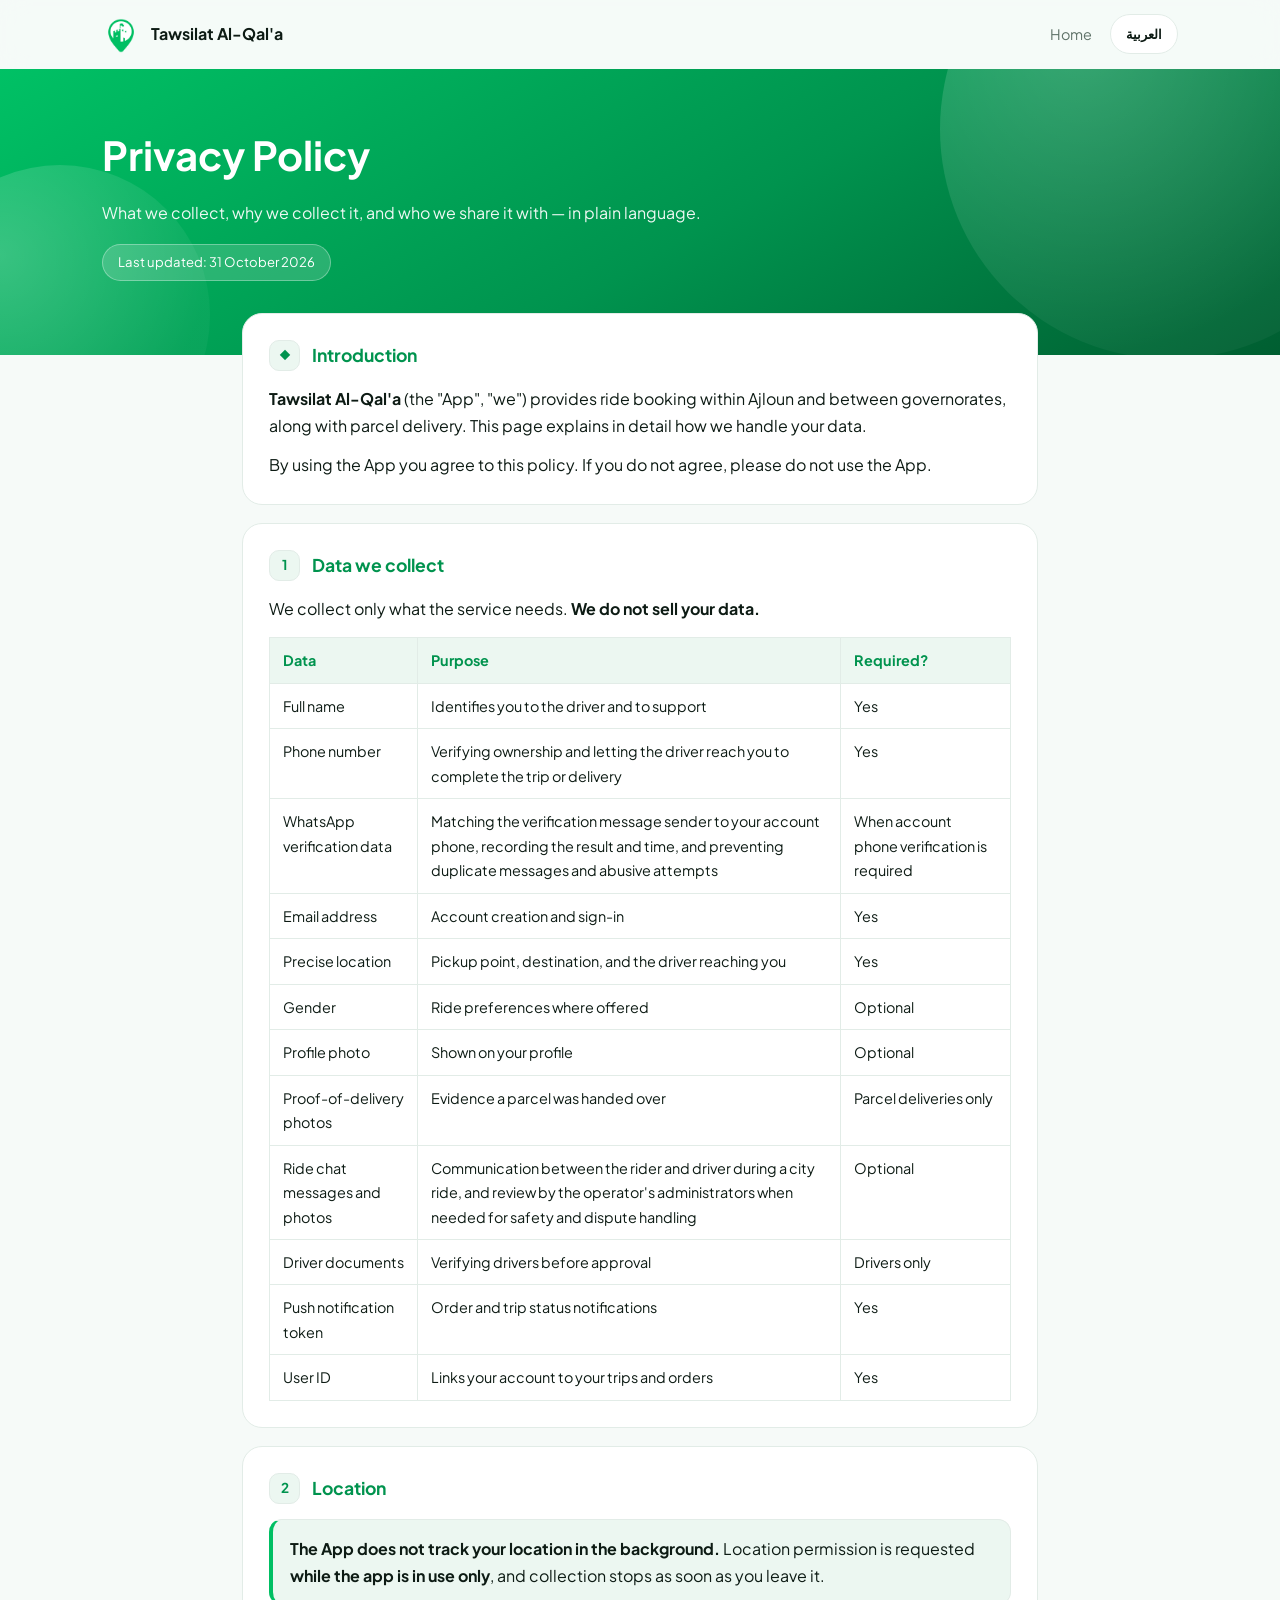
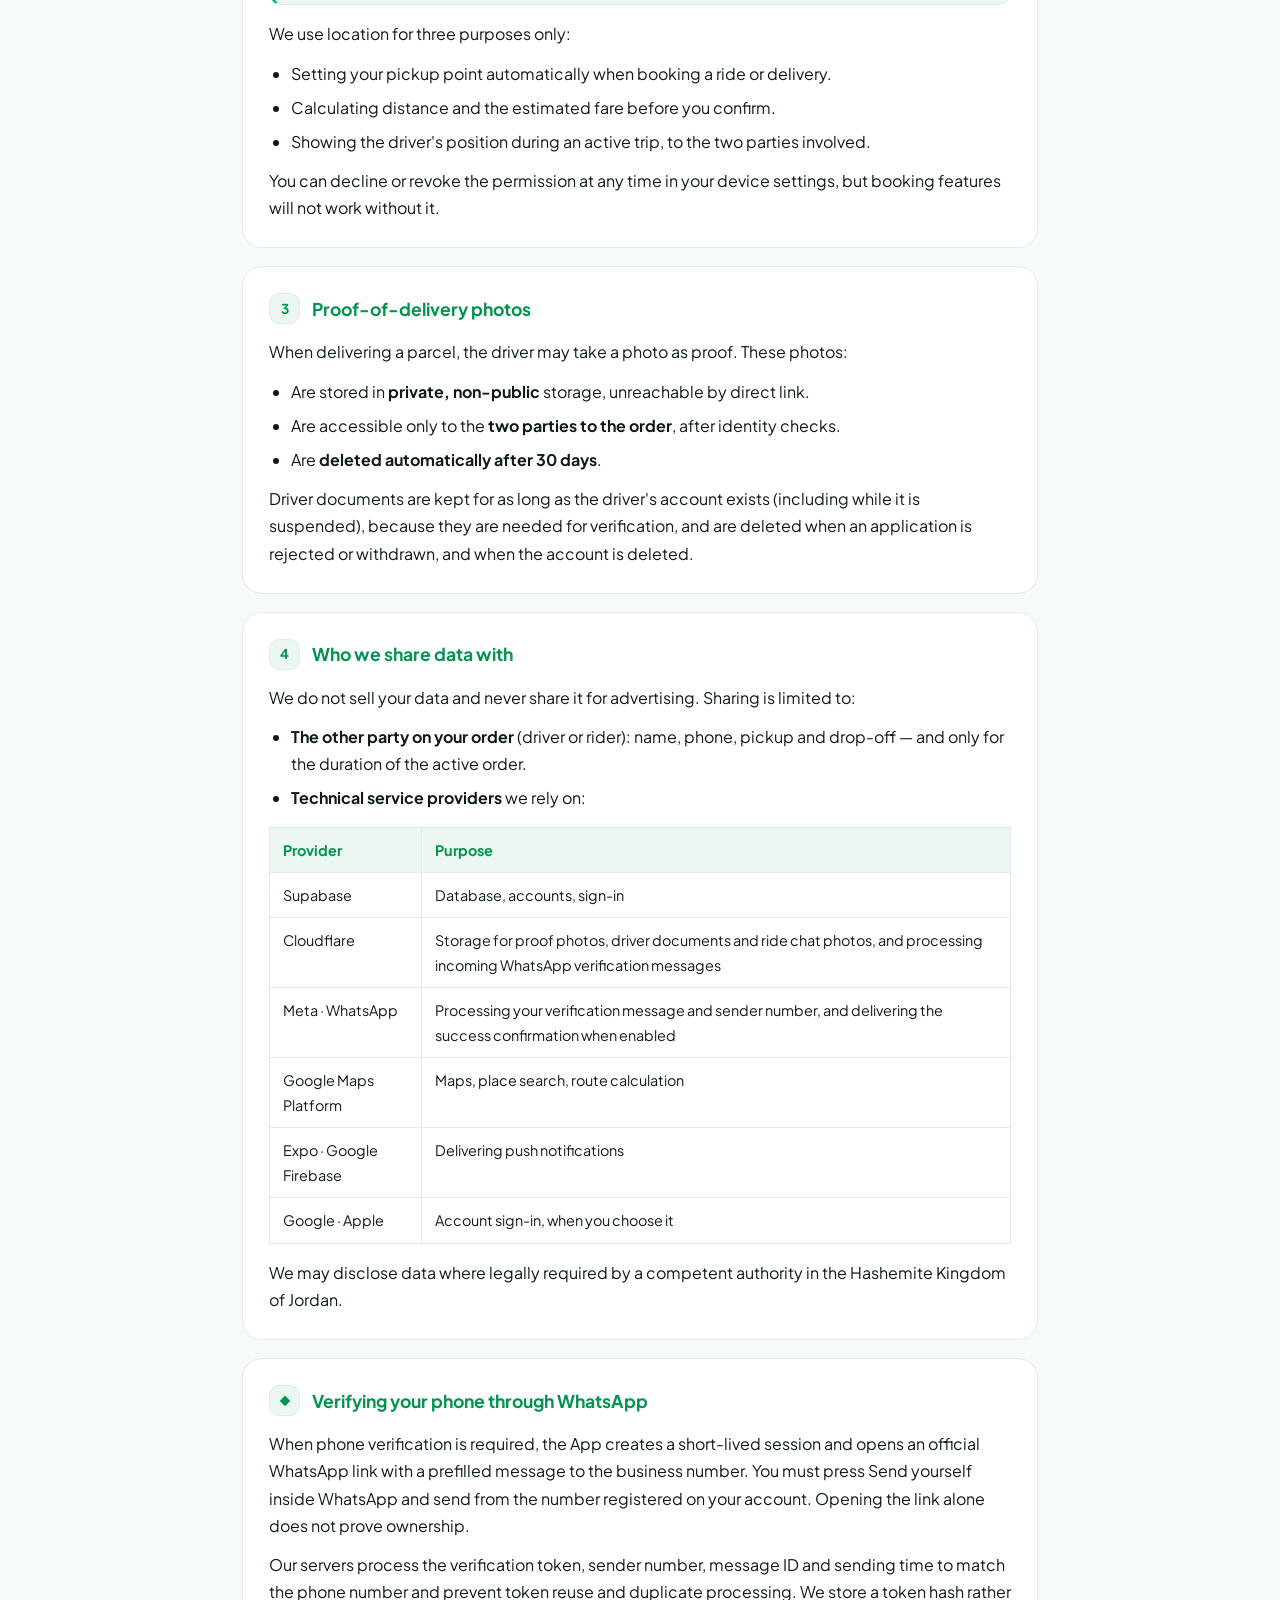
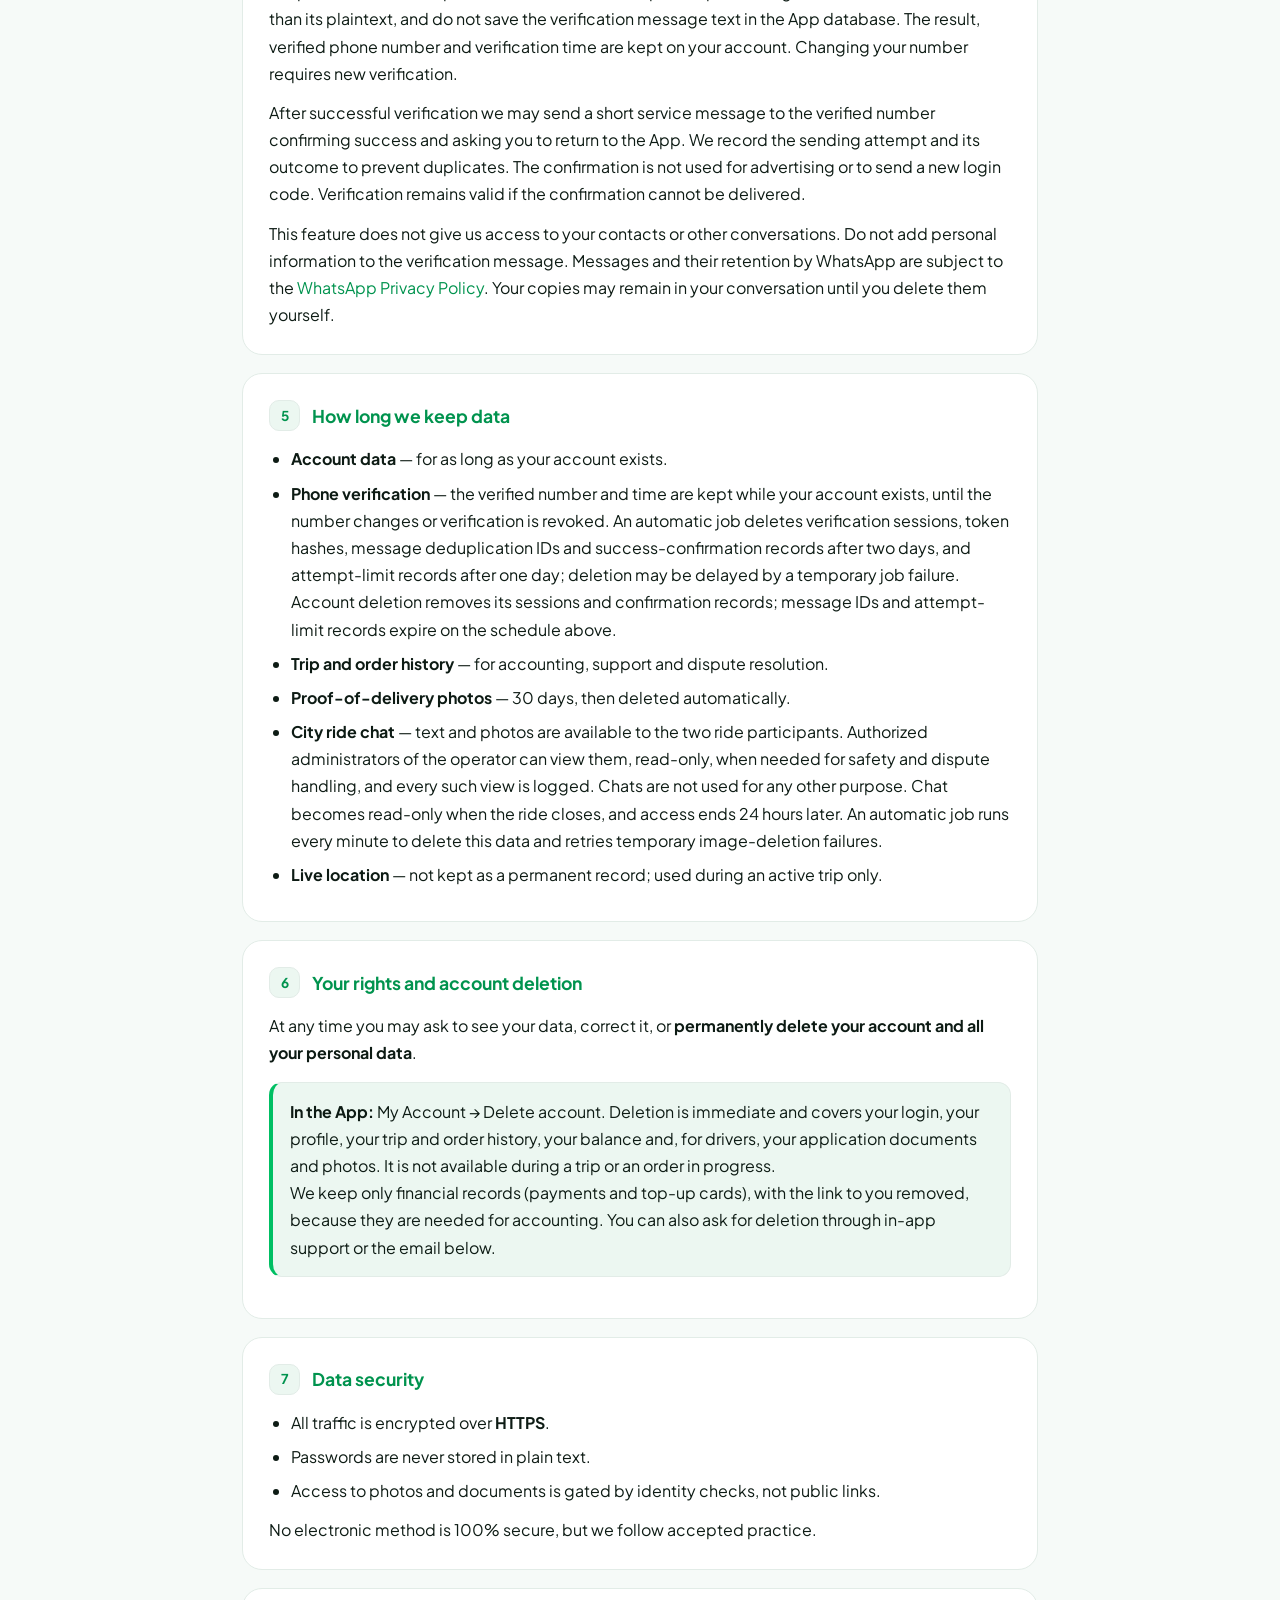
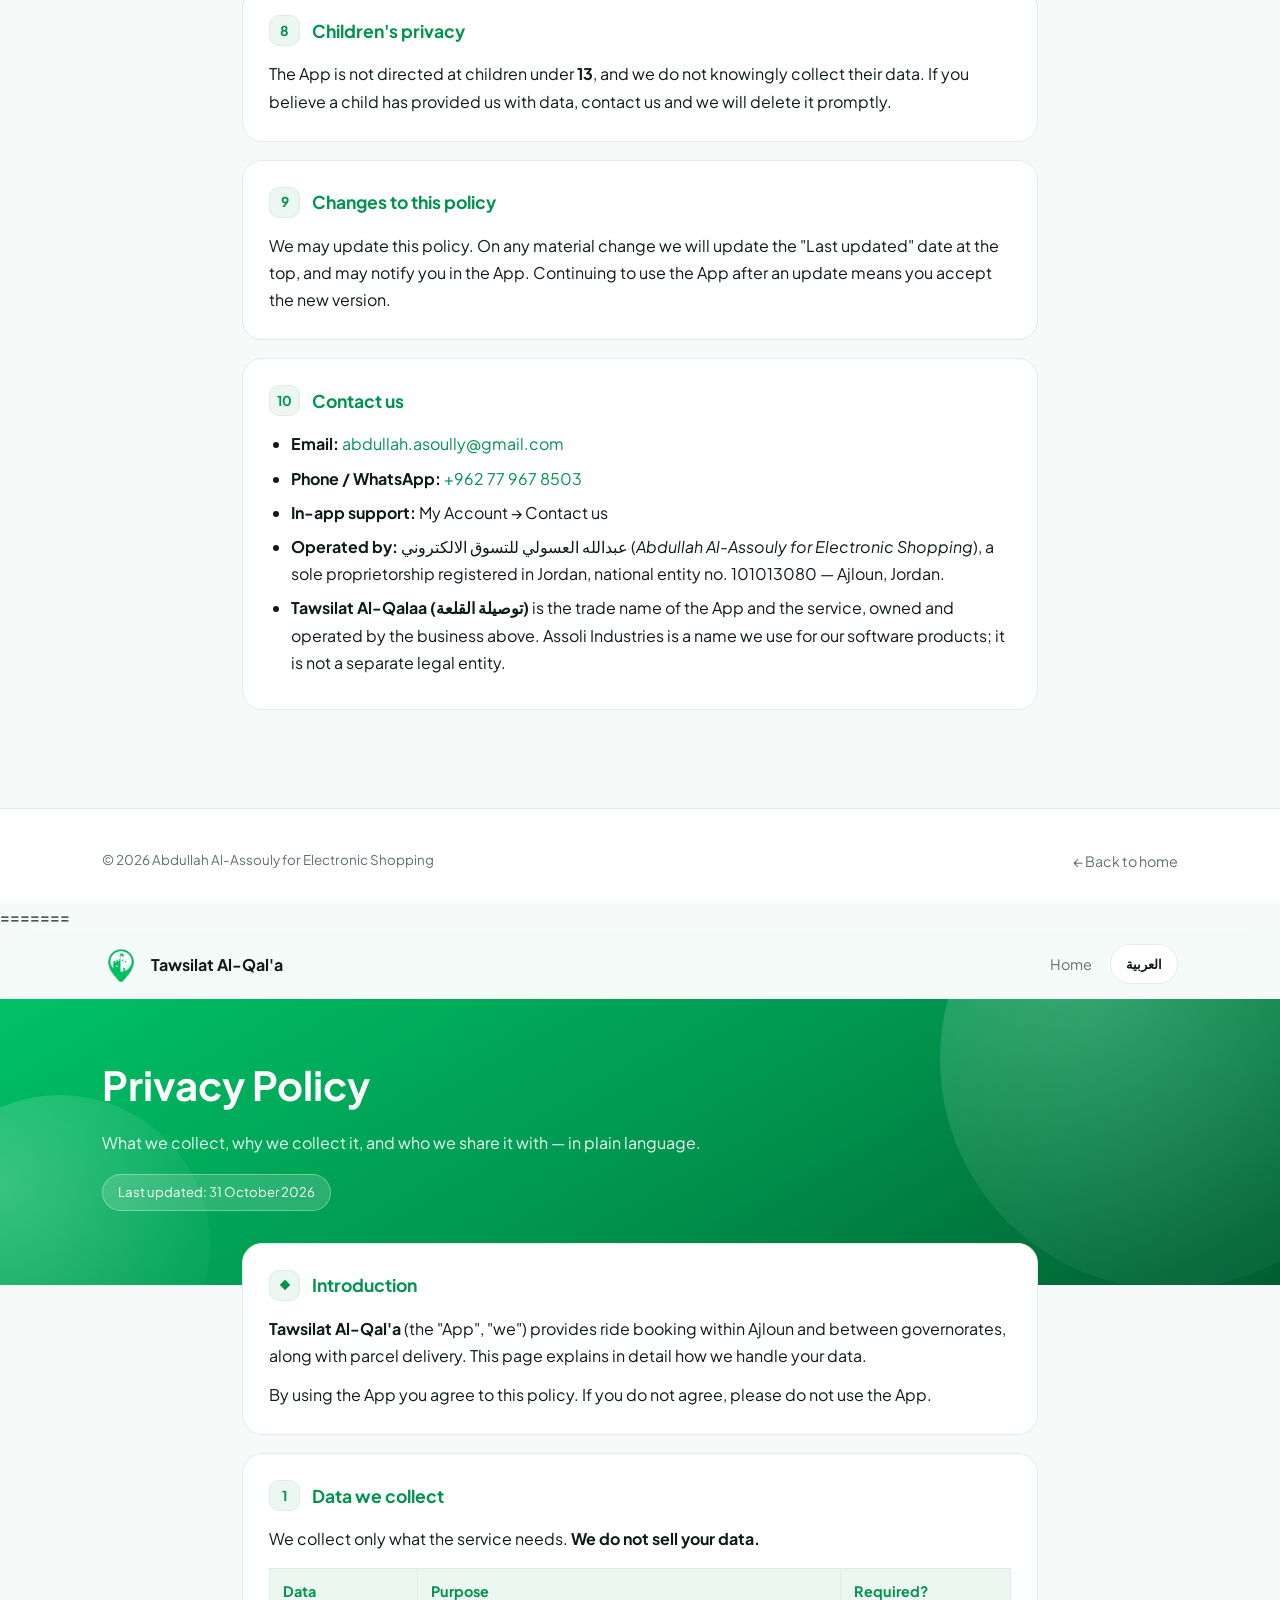
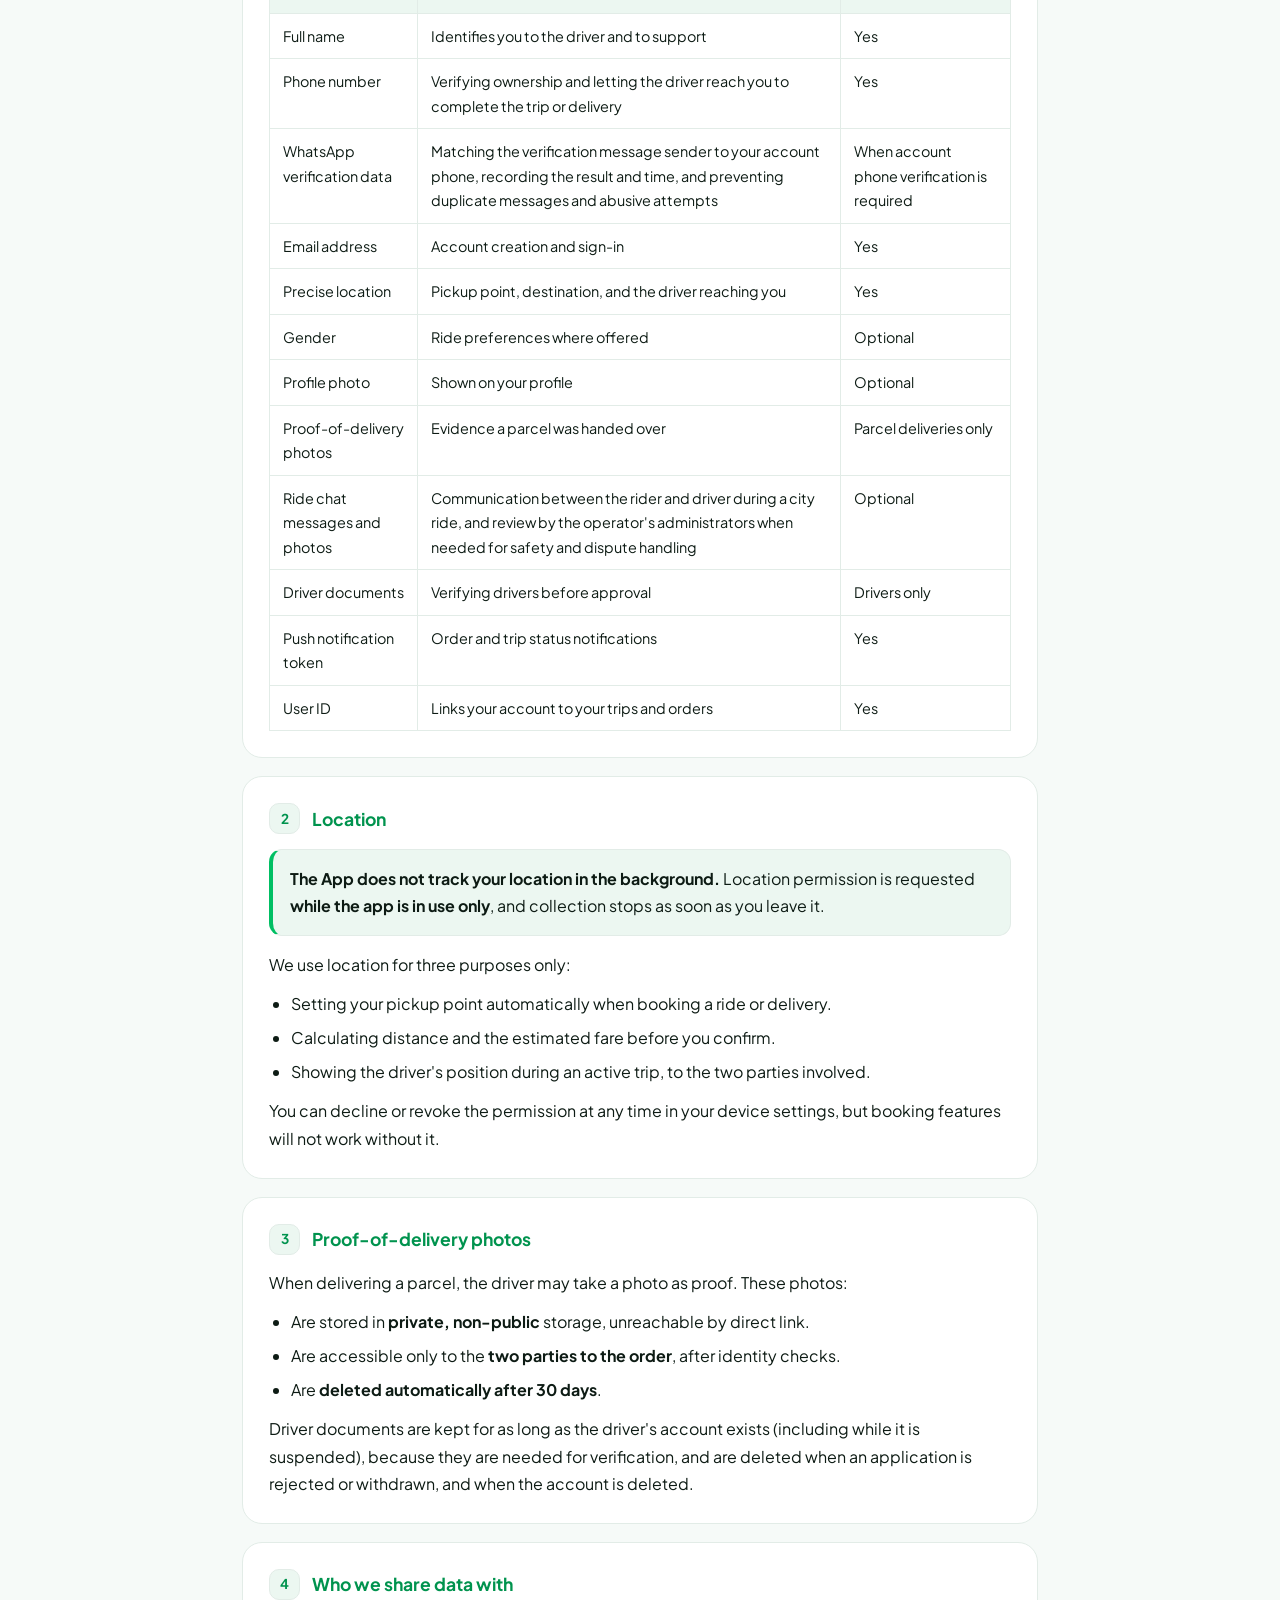
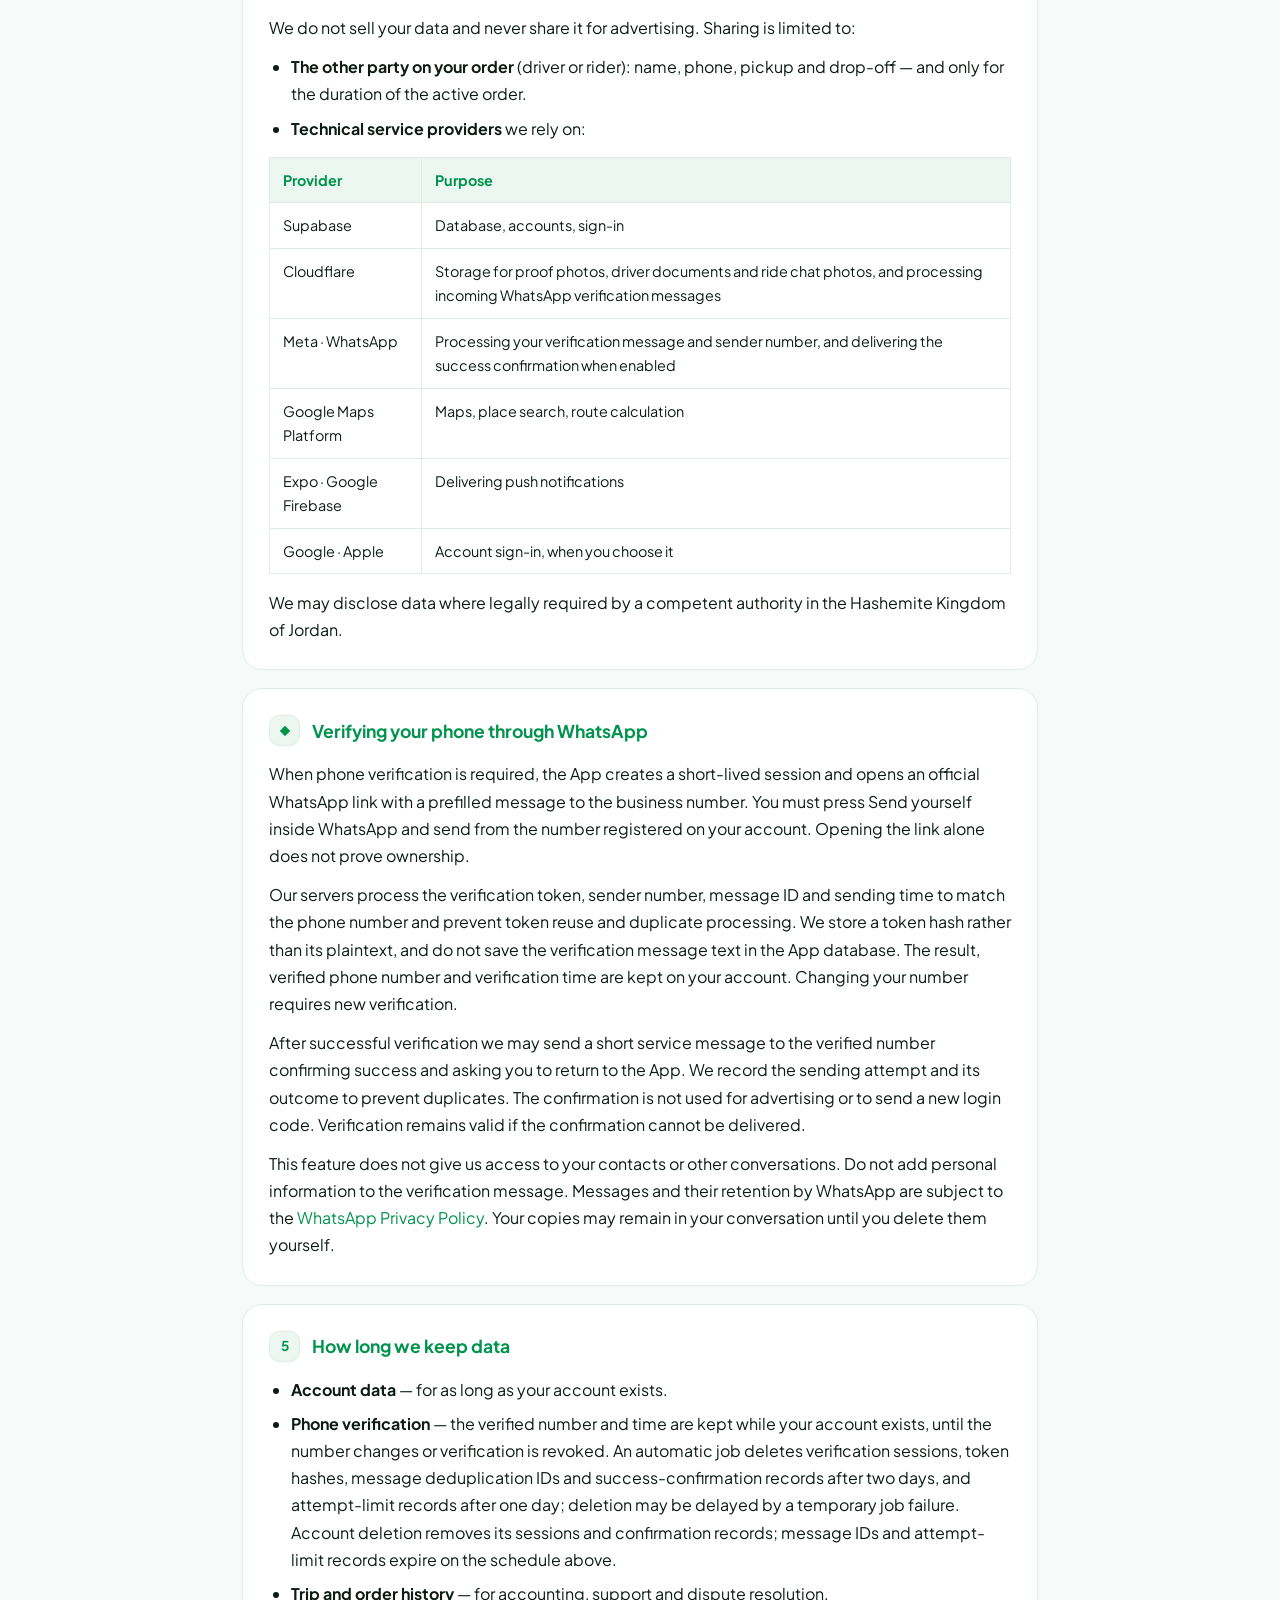
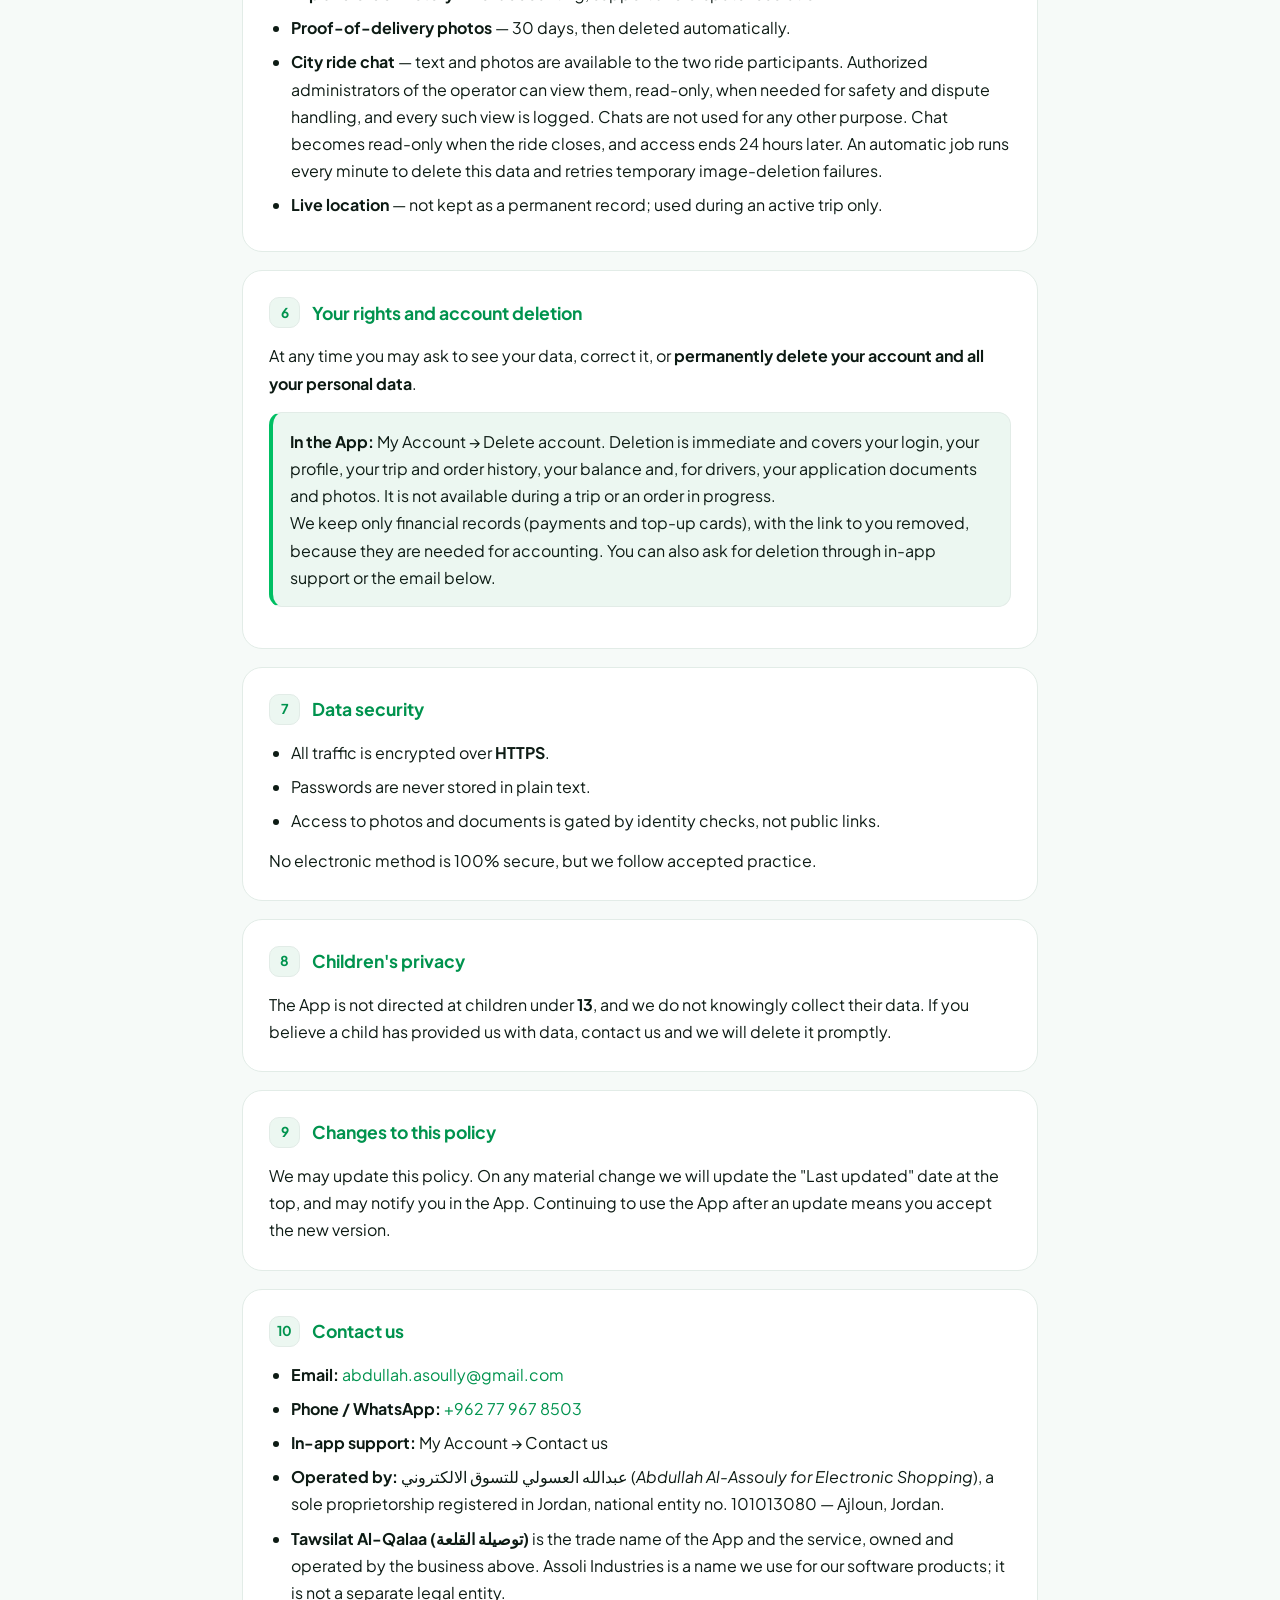
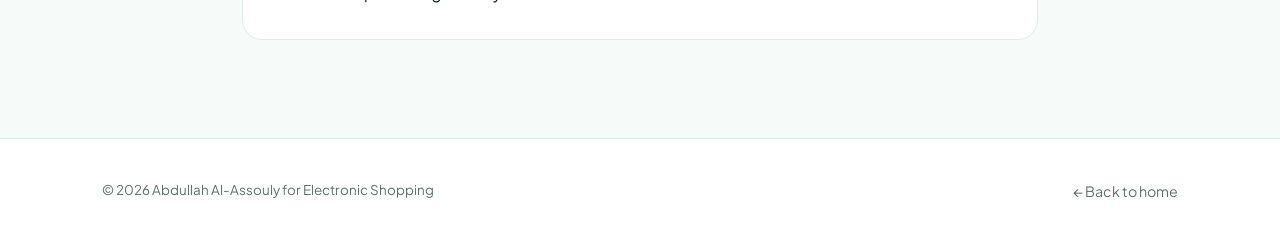
==== privacy.html @ f25d5fbe "Publish public application links and privacy page" ====
<!DOCTYPE html>
<html lang="ar" dir="rtl">
<head>
<meta charset="utf-8">
<meta name="viewport" content="width=device-width, initial-scale=1">
<title>سياسة الخصوصية — توصيلة القلعة</title>
<meta name="description" content="سياسة الخصوصية لتطبيق توصيلة القلعة — ما نجمعه، لماذا، ومع من نشاركه. Privacy Policy for the Tawsilat Al-Qal'a app.">
<meta name="theme-color" content="#00934E">
<link rel="icon" href="logo.png">
<link rel="preconnect" href="https://fonts.googleapis.com">
<link rel="preconnect" href="https://fonts.gstatic.com" crossorigin>
<link href="https://fonts.googleapis.com/css2?family=Noto+Kufi+Arabic:wght@400;500;700&family=Plus+Jakarta+Sans:wght@400;500;700&display=swap" rel="stylesheet">
<link rel="stylesheet" href="style.css">
</head>
<body data-page="privacy">

<header class="site-header">
  <div class="wrap">
    <a class="logo" href="./">
      <img src="logo.png" alt="">
      <span data-ar>توصيلة القلعة</span>
      <span data-en>Tawsilat Al-Qal'a</span>
    </a>
    <nav class="nav">
      <a class="nav-link" href="./"><span data-ar>الرئيسية</span><span data-en>Home</span></a>
      <button class="lang-btn" data-lang-toggle type="button">
        <span data-ar>English</span><span data-en>العربية</span>
      </button>
    </nav>
  </div>
</header>

<div class="page-hero">
  <div class="orb orb-1"></div>
  <div class="orb orb-2"></div>
  <div class="wrap" style="position:relative;z-index:1">
    <div data-ar>
      <h1>سياسة الخصوصية</h1>
      <p>ما الذي نجمعه، لماذا نجمعه، ومع من نشاركه — بلغة واضحة.</p>
      <span class="stamp">آخر تحديث: ٣١ تشرين الأول / أكتوبر ٢٠٢٦</span>
    </div>
    <div data-en>
      <h1>Privacy Policy</h1>
      <p>What we collect, why we collect it, and who we share it with — in plain language.</p>
      <span class="stamp">Last updated: 31 October 2026</span>
    </div>
  </div>
</div>

<main class="policy">

<!-- ════════════════════════════ ARABIC ════════════════════════════ -->
<div data-ar>

  <section class="reveal">
    <h2><span class="num">◆</span> مقدمة</h2>
    <p>
      تطبيق <strong>توصيلة القلعة</strong> (ويُشار إليه بـ «التطبيق» أو «نحن») يوفّر حجز
      المشاوير داخل عجلون وبين المحافظات، بالإضافة إلى توصيل الطرود. هذه الصفحة تشرح
      بالتفصيل كيف نتعامل مع بياناتك.
    </p>
    <p>باستخدامك للتطبيق فإنك توافق على ما ورد هنا. إذا كنت لا توافق، يُرجى عدم استخدام التطبيق.</p>
  </section>

  <section class="reveal">
    <h2><span class="num">١</span> البيانات التي نجمعها</h2>
    <p>نجمع فقط ما يلزم لتشغيل الخدمة. <strong>لا نبيع بياناتك لأي جهة.</strong></p>
    <div class="tablewrap">
      <table>
        <thead><tr><th>البيان</th><th>الغرض</th><th>إلزامي؟</th></tr></thead>
        <tbody>
          <tr><td>الاسم الكامل</td><td>تعريفك للسائق وللدعم</td><td>نعم</td></tr>
          <tr><td>رقم الهاتف</td><td>التحقق من ملكيتك للرقم، وتواصل السائق معك لإتمام الرحلة أو التسليم</td><td>نعم</td></tr>
          <tr><td>بيانات التحقق عبر واتساب</td><td>مطابقة رقم مرسل رسالة التحقق مع رقم حسابك، وحفظ نتيجة التحقق ووقته، ومنع تكرار الرسائل والمحاولات المسيئة</td><td>عندما يُطلب توثيق رقم الحساب</td></tr>
          <tr><td>البريد الإلكتروني</td><td>إنشاء الحساب وتسجيل الدخول</td><td>نعم</td></tr>
          <tr><td>الموقع الجغرافي الدقيق</td><td>تحديد نقطة الانطلاق والوجهة ووصول السائق إليك</td><td>نعم</td></tr>
          <tr><td>الجنس</td><td>تفضيلات الرحلة عند توفّرها</td><td>اختياري</td></tr>
          <tr><td>الصورة الشخصية</td><td>عرضها في ملفك الشخصي</td><td>اختياري</td></tr>
          <tr><td>صور إثبات التسليم</td><td>إثبات تسليم الطرد بين الطرفين</td><td>عند طلب توصيل طرد</td></tr>
          <tr><td>رسائل وصور محادثة الرحلة</td><td>التواصل بين العميل والسائق أثناء الرحلة الداخلية، ومراجعة الإدارة لها عند الحاجة للسلامة وحل النزاعات</td><td>اختياري</td></tr>
          <tr><td>وثائق السائق</td><td>التحقق من السائقين قبل اعتمادهم</td><td>للسائقين فقط</td></tr>
          <tr><td>رمز الإشعارات</td><td>إرسال إشعارات حالة الطلب والرحلة</td><td>نعم</td></tr>
          <tr><td>معرّف المستخدم</td><td>ربط حسابك برحلاتك وطلباتك</td><td>نعم</td></tr>
        </tbody>
      </table>
    </div>
  </section>

  <section class="reveal">
    <h2><span class="num">٢</span> الموقع الجغرافي</h2>
    <div class="note">
      <p><strong>التطبيق لا يتتبّع موقعك في الخلفية.</strong> يُطلب إذن الموقع
      <strong>أثناء استخدام التطبيق فقط</strong>، ويتوقف جمع الموقع فور خروجك منه.</p>
    </div>
    <p>نستخدم الموقع لثلاثة أغراض فقط:</p>
    <ul>
      <li>تحديد نقطة انطلاقك تلقائياً عند حجز رحلة أو طلب توصيل.</li>
      <li>حساب المسافة والسعر التقديري قبل تأكيد الطلب.</li>
      <li>إظهار موقع السائق على الخريطة أثناء الرحلة النشطة فقط، وللطرفين المعنيين بها.</li>
    </ul>
    <p>يمكنك رفض الإذن أو سحبه في أي وقت من إعدادات النظام، لكن ميزات الحجز لن تعمل بدونه.</p>
  </section>

  <section class="reveal">
    <h2><span class="num">٣</span> صور إثبات التسليم</h2>
    <p>عند توصيل طرد، قد يلتقط السائق صورة كإثبات تسليم. هذه الصور:</p>
    <ul>
      <li>تُخزَّن في مساحة <strong>خاصة وغير عامة</strong>، وليست متاحة عبر أي رابط مباشر.</li>
      <li>لا يصل إليها إلا <strong>طرفا الطلب</strong> (المرسِل والسائق) بعد التحقق من هويتهما.</li>
      <li>تُحذف تلقائياً بعد <strong>٣٠ يوماً</strong> من رفعها.</li>
    </ul>
    <p>وثائق السائقين تُحفظ طوال فترة وجود حساب السائق (بما في ذلك إن أُوقف الحساب مؤقتاً) لأنها مطلوبة للتحقق، وتُحذف عند رفض طلب الانضمام أو سحبه، وعند حذف الحساب.</p>
  </section>

  <section class="reveal">
    <h2><span class="num">٤</span> مع من نشارك البيانات</h2>
    <p>لا نبيع بياناتك ولا نشاركها لأغراض إعلانية. المشاركة محصورة بـ:</p>
    <ul>
      <li><strong>الطرف الآخر في طلبك</strong> (سائق أو راكب): الاسم، رقم الهاتف، ونقطتا الانطلاق والوصول — وطوال مدة الطلب النشط فقط.</li>
      <li><strong>مزوّدو الخدمات التقنية</strong> الذين نعتمد عليهم:</li>
    </ul>
    <div class="tablewrap">
      <table>
        <thead><tr><th>المزوّد</th><th>الغرض</th></tr></thead>
        <tbody>
          <tr><td>Supabase</td><td>قاعدة البيانات، الحسابات، تسجيل الدخول</td></tr>
          <tr><td>Cloudflare</td><td>تخزين صور إثبات التسليم ووثائق السائقين وصور محادثات الرحلات، ومعالجة رسائل التحقق الواردة من واتساب</td></tr>
          <tr><td>Meta · WhatsApp</td><td>معالجة رسالة التحقق التي ترسلها إلى رقم النشاط التجاري ورقم مرسلها، وإرسال تأكيد نجاح التحقق عند تفعيله</td></tr>
          <tr><td>Google Maps Platform</td><td>الخرائط، البحث عن المواقع، حساب المسارات</td></tr>
          <tr><td>Expo · Google Firebase</td><td>إرسال الإشعارات الفورية</td></tr>
          <tr><td>Google · Apple</td><td>تسجيل الدخول بالحساب، عند اختيارك ذلك</td></tr>
        </tbody>
      </table>
    </div>
    <p>قد نُفصح عن البيانات إذا طُلب منّا ذلك قانونياً من جهة مختصة في المملكة الأردنية الهاشمية.</p>
  </section>

  <section class="reveal" id="whatsapp-verification-ar">
    <h2><span class="num">◆</span> التحقق من رقمك عبر واتساب</h2>
    <p>عندما يُطلب منك توثيق رقمك، ينشئ التطبيق جلسة تحقق قصيرة الصلاحية ويفتح رابط واتساب الرسمي برسالة جاهزة إلى رقم النشاط التجاري. يجب أن تضغط «إرسال» بنفسك داخل واتساب، وأن ترسل الرسالة من الرقم المسجّل في حسابك. فتح الرابط وحده لا يثبت ملكية الرقم.</p>
    <p>تعالج خوادمنا رمز التحقق ورقم المرسل ومعرّف الرسالة ووقت إرسالها لمطابقة الرقم، ومنع إعادة استخدام الرمز أو معالجة الرسالة نفسها مرتين. نخزّن بصمة الرمز بدلاً من نصه، ولا نحفظ نص رسالة التحقق في قاعدة بيانات التطبيق. تُحفظ نتيجة التحقق ورقم الهاتف الموثّق ووقت التحقق ضمن حسابك. إذا غيّرت رقمك، يلزم توثيق الرقم الجديد.</p>
    <p>بعد نجاح التحقق، قد نرسل إلى الرقم الموثّق رسالة خدمة قصيرة تؤكد النجاح وتطلب منك العودة إلى التطبيق. نسجّل محاولة إرسال هذا التأكيد ونتيجتها لمنع تكراره، ولا نستخدمه للإعلانات أو لإرسال رمز دخول جديد. يبقى التحقق صالحاً حتى إن تعذّر وصول رسالة التأكيد.</p>
    <p>هذه الميزة لا تمنحنا الوصول إلى جهات اتصالك أو محادثاتك الأخرى. لا ترسل معلومات شخصية إضافية في رسالة التحقق. تخضع الرسائل وسياسة الاحتفاظ بها لدى واتساب إلى <a href="https://www.whatsapp.com/legal/privacy-policy" target="_blank" rel="noopener noreferrer">سياسة خصوصية واتساب</a>، وقد تبقى نسخها في محادثتك إلى أن تحذفها بنفسك.</p>
  </section>

  <section class="reveal">
    <h2><span class="num">٥</span> مدة الاحتفاظ</h2>
    <ul>
      <li><strong>بيانات الحساب</strong> — طوال فترة وجود حسابك.</li>
      <li><strong>توثيق الهاتف</strong> — الرقم الموثّق ووقت التحقق طوال فترة وجود حسابك أو حتى تغيير الرقم أو إلغاء التوثيق. تحذف مهمة تلقائية جلسات التحقق وبصمات الرموز ومعرّفات رسائل منع التكرار وسجلات تأكيد النجاح بعد يومين، وسجلات ضبط المحاولات بعد يوم واحد؛ وقد يتأخر الحذف عند تعطل المهمة مؤقتاً. حذف الحساب يحذف جلساته وسجلات تأكيدها، بينما تنتهي معرّفات الرسائل وسجلات ضبط المحاولات وفق هذه المدة.</li>
      <li><strong>سجل الرحلات والطلبات</strong> — للمحاسبة والدعم وحل النزاعات.</li>
      <li><strong>صور إثبات التسليم</strong> — ٣٠ يوماً ثم تُحذف تلقائياً.</li>
      <li><strong>محادثة الرحلة الداخلية</strong> — الرسائل والصور متاحة لطرفي الرحلة. يمكن لمشرفي التطبيق المخوّلين الاطلاع عليها للقراءة فقط عند الحاجة لأغراض السلامة وحل النزاعات، ويُسجَّل كل اطلاع. لا تُستخدم المحادثات لأي غرض آخر. تصبح للقراءة فقط عند إغلاق الرحلة، وينتهي الوصول إليها بعد ٢٤ ساعة. تحذفها مهمة تلقائية تعمل كل دقيقة، وتعيد محاولة حذف الصور عند تعذر ذلك مؤقتاً.</li>
      <li><strong>الموقع اللحظي</strong> — لا يُحفظ كسجل دائم، يُستخدم أثناء الرحلة النشطة فقط.</li>
    </ul>
  </section>

  <section class="reveal">
    <h2><span class="num">٦</span> حقوقك وحذف حسابك</h2>
    <p>يحق لك في أي وقت أن تطلب الاطلاع على بياناتك، أو تصحيحها، أو
    <strong>حذف حسابك وكل بياناتك الشخصية نهائياً</strong>.</p>
    <div class="note">
      <p><strong>من داخل التطبيق:</strong> حسابي ← حذف الحساب. يتم الحذف فوراً ويشمل
      حساب الدخول، والملف الشخصي، وسجل الرحلات والطلبات، والرصيد، ووثائق السائق وصوره
      إن كنت سائقاً. لا يمكن الحذف أثناء رحلة أو طلب قيد التنفيذ.</p>
      <p>نُبقي فقط على السجلات المالية (المدفوعات وبطاقات الشحن) بعد إزالة ارتباطها بك،
      لأنها مطلوبة محاسبياً. ويمكنك أيضاً طلب الحذف عبر الدعم داخل التطبيق أو البريد أدناه.</p>
    </div>
  </section>

  <section class="reveal">
    <h2><span class="num">٧</span> أمان البيانات</h2>
    <ul>
      <li>كل الاتصالات مشفّرة عبر <strong>HTTPS</strong>.</li>
      <li>كلمات المرور لا تُحفظ كنص صريح إطلاقاً.</li>
      <li>الوصول للصور والوثائق محمي بالتحقق من الهوية، وليس عبر روابط عامة.</li>
    </ul>
    <p>لا توجد وسيلة إلكترونية آمنة بنسبة ١٠٠٪، لكننا نلتزم بالممارسات المتعارف عليها.</p>
  </section>

  <section class="reveal">
    <h2><span class="num">٨</span> خصوصية الأطفال</h2>
    <p>التطبيق غير موجّه للأطفال دون <strong>١٣ عاماً</strong> ولا نجمع بياناتهم عن قصد.
    إذا علمت أن طفلاً زوّدنا ببياناته، تواصل معنا وسنحذفها فوراً.</p>
  </section>

  <section class="reveal">
    <h2><span class="num">٩</span> تعديلات على هذه السياسة</h2>
    <p>قد نُحدّث هذه السياسة. عند أي تغيير جوهري سنُحدّث تاريخ «آخر تحديث» أعلى الصفحة،
    وقد نُعلمك داخل التطبيق. استمرارك بالاستخدام بعد التحديث يعني موافقتك على النسخة الجديدة.</p>
  </section>

  <section class="reveal">
    <h2><span class="num">١٠</span> تواصل معنا</h2>
    <ul>
      <li><strong>البريد الإلكتروني:</strong> <a href="mailto:abdullah.asoully@gmail.com">abdullah.asoully@gmail.com</a></li>
      <li><strong>الهاتف / واتساب:</strong> <a href="tel:+962779678503" dir="ltr">+962 77 967 8503</a></li>
      <li><strong>الدعم داخل التطبيق:</strong> حسابي ← تواصل معنا</li>
      <li><strong>الجهة المشغّلة:</strong> عبدالله العسولي للتسوق الالكتروني — مؤسسة فردية
      مسجّلة في الأردن، الرقم الوطني للمنشأة <span dir="ltr">101013080</span>، عجلون، الأردن.</li>
      <li><strong>توصيلة القلعة</strong> اسم تجاري للتطبيق والخدمة، تملكه وتشغّله المؤسسة
      أعلاه. و<span dir="ltr">Assoli Industries</span> اسم نستخدمه لمنتجاتنا البرمجية، وليس
      جهة قانونية مستقلة.</li>
    </ul>
  </section>

</div>

<!-- ════════════════════════════ ENGLISH ════════════════════════════ -->
<div data-en>

  <section class="reveal">
    <h2><span class="num">◆</span> Introduction</h2>
    <p><strong>Tawsilat Al-Qal'a</strong> (the "App", "we") provides ride booking within
    Ajloun and between governorates, along with parcel delivery. This page explains in
    detail how we handle your data.</p>
    <p>By using the App you agree to this policy. If you do not agree, please do not use the App.</p>
  </section>

  <section class="reveal">
    <h2><span class="num">1</span> Data we collect</h2>
    <p>We collect only what the service needs. <strong>We do not sell your data.</strong></p>
    <div class="tablewrap">
      <table>
        <thead><tr><th>Data</th><th>Purpose</th><th>Required?</th></tr></thead>
        <tbody>
          <tr><td>Full name</td><td>Identifies you to the driver and to support</td><td>Yes</td></tr>
          <tr><td>Phone number</td><td>Verifying ownership and letting the driver reach you to complete the trip or delivery</td><td>Yes</td></tr>
          <tr><td>WhatsApp verification data</td><td>Matching the verification message sender to your account phone, recording the result and time, and preventing duplicate messages and abusive attempts</td><td>When account phone verification is required</td></tr>
          <tr><td>Email address</td><td>Account creation and sign-in</td><td>Yes</td></tr>
          <tr><td>Precise location</td><td>Pickup point, destination, and the driver reaching you</td><td>Yes</td></tr>
          <tr><td>Gender</td><td>Ride preferences where offered</td><td>Optional</td></tr>
          <tr><td>Profile photo</td><td>Shown on your profile</td><td>Optional</td></tr>
          <tr><td>Proof-of-delivery photos</td><td>Evidence a parcel was handed over</td><td>Parcel deliveries only</td></tr>
          <tr><td>Ride chat messages and photos</td><td>Communication between the rider and driver during a city ride, and review by the operator's administrators when needed for safety and dispute handling</td><td>Optional</td></tr>
          <tr><td>Driver documents</td><td>Verifying drivers before approval</td><td>Drivers only</td></tr>
          <tr><td>Push notification token</td><td>Order and trip status notifications</td><td>Yes</td></tr>
          <tr><td>User ID</td><td>Links your account to your trips and orders</td><td>Yes</td></tr>
        </tbody>
      </table>
    </div>
  </section>

  <section class="reveal">
    <h2><span class="num">2</span> Location</h2>
    <div class="note">
      <p><strong>The App does not track your location in the background.</strong> Location
      permission is requested <strong>while the app is in use only</strong>, and collection
      stops as soon as you leave it.</p>
    </div>
    <p>We use location for three purposes only:</p>
    <ul>
      <li>Setting your pickup point automatically when booking a ride or delivery.</li>
      <li>Calculating distance and the estimated fare before you confirm.</li>
      <li>Showing the driver's position during an active trip, to the two parties involved.</li>
    </ul>
    <p>You can decline or revoke the permission at any time in your device settings, but booking features will not work without it.</p>
  </section>

  <section class="reveal">
    <h2><span class="num">3</span> Proof-of-delivery photos</h2>
    <p>When delivering a parcel, the driver may take a photo as proof. These photos:</p>
    <ul>
      <li>Are stored in <strong>private, non-public</strong> storage, unreachable by direct link.</li>
      <li>Are accessible only to the <strong>two parties to the order</strong>, after identity checks.</li>
      <li>Are <strong>deleted automatically after 30 days</strong>.</li>
    </ul>
    <p>Driver documents are kept for as long as the driver's account exists (including while it is suspended), because they are needed for verification, and are deleted when an application is rejected or withdrawn, and when the account is deleted.</p>
  </section>

  <section class="reveal">
    <h2><span class="num">4</span> Who we share data with</h2>
    <p>We do not sell your data and never share it for advertising. Sharing is limited to:</p>
    <ul>
      <li><strong>The other party on your order</strong> (driver or rider): name, phone, pickup and drop-off — and only for the duration of the active order.</li>
      <li><strong>Technical service providers</strong> we rely on:</li>
    </ul>
    <div class="tablewrap">
      <table>
        <thead><tr><th>Provider</th><th>Purpose</th></tr></thead>
        <tbody>
          <tr><td>Supabase</td><td>Database, accounts, sign-in</td></tr>
          <tr><td>Cloudflare</td><td>Storage for proof photos, driver documents and ride chat photos, and processing incoming WhatsApp verification messages</td></tr>
          <tr><td>Meta · WhatsApp</td><td>Processing your verification message and sender number, and delivering the success confirmation when enabled</td></tr>
          <tr><td>Google Maps Platform</td><td>Maps, place search, route calculation</td></tr>
          <tr><td>Expo · Google Firebase</td><td>Delivering push notifications</td></tr>
          <tr><td>Google · Apple</td><td>Account sign-in, when you choose it</td></tr>
        </tbody>
      </table>
    </div>
    <p>We may disclose data where legally required by a competent authority in the Hashemite Kingdom of Jordan.</p>
  </section>

  <section class="reveal" id="whatsapp-verification-en">
    <h2><span class="num">◆</span> Verifying your phone through WhatsApp</h2>
    <p>When phone verification is required, the App creates a short-lived session and opens an official WhatsApp link with a prefilled message to the business number. You must press Send yourself inside WhatsApp and send from the number registered on your account. Opening the link alone does not prove ownership.</p>
    <p>Our servers process the verification token, sender number, message ID and sending time to match the phone number and prevent token reuse and duplicate processing. We store a token hash rather than its plaintext, and do not save the verification message text in the App database. The result, verified phone number and verification time are kept on your account. Changing your number requires new verification.</p>
    <p>After successful verification we may send a short service message to the verified number confirming success and asking you to return to the App. We record the sending attempt and its outcome to prevent duplicates. The confirmation is not used for advertising or to send a new login code. Verification remains valid if the confirmation cannot be delivered.</p>
    <p>This feature does not give us access to your contacts or other conversations. Do not add personal information to the verification message. Messages and their retention by WhatsApp are subject to the <a href="https://www.whatsapp.com/legal/privacy-policy" target="_blank" rel="noopener noreferrer">WhatsApp Privacy Policy</a>. Your copies may remain in your conversation until you delete them yourself.</p>
  </section>

  <section class="reveal">
    <h2><span class="num">5</span> How long we keep data</h2>
    <ul>
      <li><strong>Account data</strong> — for as long as your account exists.</li>
      <li><strong>Phone verification</strong> — the verified number and time are kept while your account exists, until the number changes or verification is revoked. An automatic job deletes verification sessions, token hashes, message deduplication IDs and success-confirmation records after two days, and attempt-limit records after one day; deletion may be delayed by a temporary job failure. Account deletion removes its sessions and confirmation records; message IDs and attempt-limit records expire on the schedule above.</li>
      <li><strong>Trip and order history</strong> — for accounting, support and dispute resolution.</li>
      <li><strong>Proof-of-delivery photos</strong> — 30 days, then deleted automatically.</li>
      <li><strong>City ride chat</strong> — text and photos are available to the two ride participants. Authorized administrators of the operator can view them, read-only, when needed for safety and dispute handling, and every such view is logged. Chats are not used for any other purpose. Chat becomes read-only when the ride closes, and access ends 24 hours later. An automatic job runs every minute to delete this data and retries temporary image-deletion failures.</li>
      <li><strong>Live location</strong> — not kept as a permanent record; used during an active trip only.</li>
    </ul>
  </section>

  <section class="reveal">
    <h2><span class="num">6</span> Your rights and account deletion</h2>
    <p>At any time you may ask to see your data, correct it, or
    <strong>permanently delete your account and all your personal data</strong>.</p>
    <div class="note">
      <p><strong>In the App:</strong> My Account → Delete account. Deletion is immediate
      and covers your login, your profile, your trip and order history, your balance and,
      for drivers, your application documents and photos. It is not available during a
      trip or an order in progress.</p>
      <p>We keep only financial records (payments and top-up cards), with the link to you
      removed, because they are needed for accounting. You can also ask for deletion
      through in-app support or the email below.</p>
    </div>
  </section>

  <section class="reveal">
    <h2><span class="num">7</span> Data security</h2>
    <ul>
      <li>All traffic is encrypted over <strong>HTTPS</strong>.</li>
      <li>Passwords are never stored in plain text.</li>
      <li>Access to photos and documents is gated by identity checks, not public links.</li>
    </ul>
    <p>No electronic method is 100% secure, but we follow accepted practice.</p>
  </section>

  <section class="reveal">
    <h2><span class="num">8</span> Children's privacy</h2>
    <p>The App is not directed at children under <strong>13</strong>, and we do not knowingly
    collect their data. If you believe a child has provided us with data, contact us and we
    will delete it promptly.</p>
  </section>

  <section class="reveal">
    <h2><span class="num">9</span> Changes to this policy</h2>
    <p>We may update this policy. On any material change we will update the "Last updated"
    date at the top, and may notify you in the App. Continuing to use the App after an
    update means you accept the new version.</p>
  </section>

  <section class="reveal">
    <h2><span class="num">10</span> Contact us</h2>
    <ul>
      <li><strong>Email:</strong> <a href="mailto:abdullah.asoully@gmail.com">abdullah.asoully@gmail.com</a></li>
      <li><strong>Phone / WhatsApp:</strong> <a href="tel:+962779678503" dir="ltr">+962 77 967 8503</a></li>
      <li><strong>In-app support:</strong> My Account → Contact us</li>
      <li><strong>Operated by:</strong> <span dir="rtl">عبدالله العسولي للتسوق الالكتروني</span>
      (<em>Abdullah Al-Assouly for Electronic Shopping</em>), a sole proprietorship
      registered in Jordan, national entity no. 101013080 — Ajloun, Jordan.</li>
      <li><strong>Tawsilat Al-Qalaa (<span dir="rtl">توصيلة القلعة</span>)</strong> is the
      trade name of the App and the service, owned and operated by the business above.
      Assoli Industries is a name we use for our software products; it is not a separate
      legal entity.</li>
    </ul>
  </section>

</div>

</main>

<footer class="site-footer">
  <div class="wrap">
    <div class="bottom" style="margin-top:0;border-top:none;padding-top:0">
      <span>© <span data-year>2026</span> <span data-ar>عبدالله العسولي للتسوق الالكتروني</span><span data-en>Abdullah Al-Assouly for Electronic Shopping</span></span>
      <a href="./"><span data-ar>← الرجوع للرئيسية</span><span data-en>← Back to home</span></a>
    </div>
  </div>
</footer>

<script src="site.js"></script>
</body>
</html>
=======
<!DOCTYPE html>
<html lang="ar" dir="rtl">
<head>
<meta charset="utf-8">
<meta name="viewport" content="width=device-width, initial-scale=1">
<title>سياسة الخصوصية — توصيلة القلعة</title>
<meta name="description" content="سياسة الخصوصية لتطبيق توصيلة القلعة — ما نجمعه، لماذا، ومع من نشاركه. Privacy Policy for the Tawsilat Al-Qal'a app.">
<meta name="theme-color" content="#00934E">
<link rel="icon" href="logo.png">
<link rel="preconnect" href="https://fonts.googleapis.com">
<link rel="preconnect" href="https://fonts.gstatic.com" crossorigin>
<link href="https://fonts.googleapis.com/css2?family=Noto+Kufi+Arabic:wght@400;500;700&family=Plus+Jakarta+Sans:wght@400;500;700&display=swap" rel="stylesheet">
<link rel="stylesheet" href="style.css">
</head>
<body data-page="privacy">

<header class="site-header">
  <div class="wrap">
    <a class="logo" href="./">
      <img src="logo.png" alt="">
      <span data-ar>توصيلة القلعة</span>
      <span data-en>Tawsilat Al-Qal'a</span>
    </a>
    <nav class="nav">
      <a class="nav-link" href="./"><span data-ar>الرئيسية</span><span data-en>Home</span></a>
      <button class="lang-btn" data-lang-toggle type="button">
        <span data-ar>English</span><span data-en>العربية</span>
      </button>
    </nav>
  </div>
</header>

<div class="page-hero">
  <div class="orb orb-1"></div>
  <div class="orb orb-2"></div>
  <div class="wrap" style="position:relative;z-index:1">
    <div data-ar>
      <h1>سياسة الخصوصية</h1>
      <p>ما الذي نجمعه، لماذا نجمعه، ومع من نشاركه — بلغة واضحة.</p>
      <span class="stamp">آخر تحديث: ٣١ تشرين الأول / أكتوبر ٢٠٢٦</span>
    </div>
    <div data-en>
      <h1>Privacy Policy</h1>
      <p>What we collect, why we collect it, and who we share it with — in plain language.</p>
      <span class="stamp">Last updated: 31 October 2026</span>
    </div>
  </div>
</div>

<main class="policy">

<!-- ════════════════════════════ ARABIC ════════════════════════════ -->
<div data-ar>

  <section class="reveal">
    <h2><span class="num">◆</span> مقدمة</h2>
    <p>
      تطبيق <strong>توصيلة القلعة</strong> (ويُشار إليه بـ «التطبيق» أو «نحن») يوفّر حجز
      المشاوير داخل عجلون وبين المحافظات، بالإضافة إلى توصيل الطرود. هذه الصفحة تشرح
      بالتفصيل كيف نتعامل مع بياناتك.
    </p>
    <p>باستخدامك للتطبيق فإنك توافق على ما ورد هنا. إذا كنت لا توافق، يُرجى عدم استخدام التطبيق.</p>
  </section>

  <section class="reveal">
    <h2><span class="num">١</span> البيانات التي نجمعها</h2>
    <p>نجمع فقط ما يلزم لتشغيل الخدمة. <strong>لا نبيع بياناتك لأي جهة.</strong></p>
    <div class="tablewrap">
      <table>
        <thead><tr><th>البيان</th><th>الغرض</th><th>إلزامي؟</th></tr></thead>
        <tbody>
          <tr><td>الاسم الكامل</td><td>تعريفك للسائق وللدعم</td><td>نعم</td></tr>
          <tr><td>رقم الهاتف</td><td>التحقق من ملكيتك للرقم، وتواصل السائق معك لإتمام الرحلة أو التسليم</td><td>نعم</td></tr>
          <tr><td>بيانات التحقق عبر واتساب</td><td>مطابقة رقم مرسل رسالة التحقق مع رقم حسابك، وحفظ نتيجة التحقق ووقته، ومنع تكرار الرسائل والمحاولات المسيئة</td><td>عندما يُطلب توثيق رقم الحساب</td></tr>
          <tr><td>البريد الإلكتروني</td><td>إنشاء الحساب وتسجيل الدخول</td><td>نعم</td></tr>
          <tr><td>الموقع الجغرافي الدقيق</td><td>تحديد نقطة الانطلاق والوجهة ووصول السائق إليك</td><td>نعم</td></tr>
          <tr><td>الجنس</td><td>تفضيلات الرحلة عند توفّرها</td><td>اختياري</td></tr>
          <tr><td>الصورة الشخصية</td><td>عرضها في ملفك الشخصي</td><td>اختياري</td></tr>
          <tr><td>صور إثبات التسليم</td><td>إثبات تسليم الطرد بين الطرفين</td><td>عند طلب توصيل طرد</td></tr>
          <tr><td>رسائل وصور محادثة الرحلة</td><td>التواصل بين العميل والسائق أثناء الرحلة الداخلية، ومراجعة الإدارة لها عند الحاجة للسلامة وحل النزاعات</td><td>اختياري</td></tr>
          <tr><td>وثائق السائق</td><td>التحقق من السائقين قبل اعتمادهم</td><td>للسائقين فقط</td></tr>
          <tr><td>رمز الإشعارات</td><td>إرسال إشعارات حالة الطلب والرحلة</td><td>نعم</td></tr>
          <tr><td>معرّف المستخدم</td><td>ربط حسابك برحلاتك وطلباتك</td><td>نعم</td></tr>
        </tbody>
      </table>
    </div>
  </section>

  <section class="reveal">
    <h2><span class="num">٢</span> الموقع الجغرافي</h2>
    <div class="note">
      <p><strong>التطبيق لا يتتبّع موقعك في الخلفية.</strong> يُطلب إذن الموقع
      <strong>أثناء استخدام التطبيق فقط</strong>، ويتوقف جمع الموقع فور خروجك منه.</p>
    </div>
    <p>نستخدم الموقع لثلاثة أغراض فقط:</p>
    <ul>
      <li>تحديد نقطة انطلاقك تلقائياً عند حجز رحلة أو طلب توصيل.</li>
      <li>حساب المسافة والسعر التقديري قبل تأكيد الطلب.</li>
      <li>إظهار موقع السائق على الخريطة أثناء الرحلة النشطة فقط، وللطرفين المعنيين بها.</li>
    </ul>
    <p>يمكنك رفض الإذن أو سحبه في أي وقت من إعدادات النظام، لكن ميزات الحجز لن تعمل بدونه.</p>
  </section>

  <section class="reveal">
    <h2><span class="num">٣</span> صور إثبات التسليم</h2>
    <p>عند توصيل طرد، قد يلتقط السائق صورة كإثبات تسليم. هذه الصور:</p>
    <ul>
      <li>تُخزَّن في مساحة <strong>خاصة وغير عامة</strong>، وليست متاحة عبر أي رابط مباشر.</li>
      <li>لا يصل إليها إلا <strong>طرفا الطلب</strong> (المرسِل والسائق) بعد التحقق من هويتهما.</li>
      <li>تُحذف تلقائياً بعد <strong>٣٠ يوماً</strong> من رفعها.</li>
    </ul>
    <p>وثائق السائقين تُحفظ طوال فترة وجود حساب السائق (بما في ذلك إن أُوقف الحساب مؤقتاً) لأنها مطلوبة للتحقق، وتُحذف عند رفض طلب الانضمام أو سحبه، وعند حذف الحساب.</p>
  </section>

  <section class="reveal">
    <h2><span class="num">٤</span> مع من نشارك البيانات</h2>
    <p>لا نبيع بياناتك ولا نشاركها لأغراض إعلانية. المشاركة محصورة بـ:</p>
    <ul>
      <li><strong>الطرف الآخر في طلبك</strong> (سائق أو راكب): الاسم، رقم الهاتف، ونقطتا الانطلاق والوصول — وطوال مدة الطلب النشط فقط.</li>
      <li><strong>مزوّدو الخدمات التقنية</strong> الذين نعتمد عليهم:</li>
    </ul>
    <div class="tablewrap">
      <table>
        <thead><tr><th>المزوّد</th><th>الغرض</th></tr></thead>
        <tbody>
          <tr><td>Supabase</td><td>قاعدة البيانات، الحسابات، تسجيل الدخول</td></tr>
          <tr><td>Cloudflare</td><td>تخزين صور إثبات التسليم ووثائق السائقين وصور محادثات الرحلات، ومعالجة رسائل التحقق الواردة من واتساب</td></tr>
          <tr><td>Meta · WhatsApp</td><td>معالجة رسالة التحقق التي ترسلها إلى رقم النشاط التجاري ورقم مرسلها، وإرسال تأكيد نجاح التحقق عند تفعيله</td></tr>
          <tr><td>Google Maps Platform</td><td>الخرائط، البحث عن المواقع، حساب المسارات</td></tr>
          <tr><td>Expo · Google Firebase</td><td>إرسال الإشعارات الفورية</td></tr>
          <tr><td>Google · Apple</td><td>تسجيل الدخول بالحساب، عند اختيارك ذلك</td></tr>
        </tbody>
      </table>
    </div>
    <p>قد نُفصح عن البيانات إذا طُلب منّا ذلك قانونياً من جهة مختصة في المملكة الأردنية الهاشمية.</p>
  </section>

  <section class="reveal" id="whatsapp-verification-ar">
    <h2><span class="num">◆</span> التحقق من رقمك عبر واتساب</h2>
    <p>عندما يُطلب منك توثيق رقمك، ينشئ التطبيق جلسة تحقق قصيرة الصلاحية ويفتح رابط واتساب الرسمي برسالة جاهزة إلى رقم النشاط التجاري. يجب أن تضغط «إرسال» بنفسك داخل واتساب، وأن ترسل الرسالة من الرقم المسجّل في حسابك. فتح الرابط وحده لا يثبت ملكية الرقم.</p>
    <p>تعالج خوادمنا رمز التحقق ورقم المرسل ومعرّف الرسالة ووقت إرسالها لمطابقة الرقم، ومنع إعادة استخدام الرمز أو معالجة الرسالة نفسها مرتين. نخزّن بصمة الرمز بدلاً من نصه، ولا نحفظ نص رسالة التحقق في قاعدة بيانات التطبيق. تُحفظ نتيجة التحقق ورقم الهاتف الموثّق ووقت التحقق ضمن حسابك. إذا غيّرت رقمك، يلزم توثيق الرقم الجديد.</p>
    <p>بعد نجاح التحقق، قد نرسل إلى الرقم الموثّق رسالة خدمة قصيرة تؤكد النجاح وتطلب منك العودة إلى التطبيق. نسجّل محاولة إرسال هذا التأكيد ونتيجتها لمنع تكراره، ولا نستخدمه للإعلانات أو لإرسال رمز دخول جديد. يبقى التحقق صالحاً حتى إن تعذّر وصول رسالة التأكيد.</p>
    <p>هذه الميزة لا تمنحنا الوصول إلى جهات اتصالك أو محادثاتك الأخرى. لا ترسل معلومات شخصية إضافية في رسالة التحقق. تخضع الرسائل وسياسة الاحتفاظ بها لدى واتساب إلى <a href="https://www.whatsapp.com/legal/privacy-policy" target="_blank" rel="noopener noreferrer">سياسة خصوصية واتساب</a>، وقد تبقى نسخها في محادثتك إلى أن تحذفها بنفسك.</p>
  </section>

  <section class="reveal">
    <h2><span class="num">٥</span> مدة الاحتفاظ</h2>
    <ul>
      <li><strong>بيانات الحساب</strong> — طوال فترة وجود حسابك.</li>
      <li><strong>توثيق الهاتف</strong> — الرقم الموثّق ووقت التحقق طوال فترة وجود حسابك أو حتى تغيير الرقم أو إلغاء التوثيق. تحذف مهمة تلقائية جلسات التحقق وبصمات الرموز ومعرّفات رسائل منع التكرار وسجلات تأكيد النجاح بعد يومين، وسجلات ضبط المحاولات بعد يوم واحد؛ وقد يتأخر الحذف عند تعطل المهمة مؤقتاً. حذف الحساب يحذف جلساته وسجلات تأكيدها، بينما تنتهي معرّفات الرسائل وسجلات ضبط المحاولات وفق هذه المدة.</li>
      <li><strong>سجل الرحلات والطلبات</strong> — للمحاسبة والدعم وحل النزاعات.</li>
      <li><strong>صور إثبات التسليم</strong> — ٣٠ يوماً ثم تُحذف تلقائياً.</li>
      <li><strong>محادثة الرحلة الداخلية</strong> — الرسائل والصور متاحة لطرفي الرحلة. يمكن لمشرفي التطبيق المخوّلين الاطلاع عليها للقراءة فقط عند الحاجة لأغراض السلامة وحل النزاعات، ويُسجَّل كل اطلاع. لا تُستخدم المحادثات لأي غرض آخر. تصبح للقراءة فقط عند إغلاق الرحلة، وينتهي الوصول إليها بعد ٢٤ ساعة. تحذفها مهمة تلقائية تعمل كل دقيقة، وتعيد محاولة حذف الصور عند تعذر ذلك مؤقتاً.</li>
      <li><strong>الموقع اللحظي</strong> — لا يُحفظ كسجل دائم، يُستخدم أثناء الرحلة النشطة فقط.</li>
    </ul>
  </section>

  <section class="reveal">
    <h2><span class="num">٦</span> حقوقك وحذف حسابك</h2>
    <p>يحق لك في أي وقت أن تطلب الاطلاع على بياناتك، أو تصحيحها، أو
    <strong>حذف حسابك وكل بياناتك الشخصية نهائياً</strong>.</p>
    <div class="note">
      <p><strong>من داخل التطبيق:</strong> حسابي ← حذف الحساب. يتم الحذف فوراً ويشمل
      حساب الدخول، والملف الشخصي، وسجل الرحلات والطلبات، والرصيد، ووثائق السائق وصوره
      إن كنت سائقاً. لا يمكن الحذف أثناء رحلة أو طلب قيد التنفيذ.</p>
      <p>نُبقي فقط على السجلات المالية (المدفوعات وبطاقات الشحن) بعد إزالة ارتباطها بك،
      لأنها مطلوبة محاسبياً. ويمكنك أيضاً طلب الحذف عبر الدعم داخل التطبيق أو البريد أدناه.</p>
    </div>
  </section>

  <section class="reveal">
    <h2><span class="num">٧</span> أمان البيانات</h2>
    <ul>
      <li>كل الاتصالات مشفّرة عبر <strong>HTTPS</strong>.</li>
      <li>كلمات المرور لا تُحفظ كنص صريح إطلاقاً.</li>
      <li>الوصول للصور والوثائق محمي بالتحقق من الهوية، وليس عبر روابط عامة.</li>
    </ul>
    <p>لا توجد وسيلة إلكترونية آمنة بنسبة ١٠٠٪، لكننا نلتزم بالممارسات المتعارف عليها.</p>
  </section>

  <section class="reveal">
    <h2><span class="num">٨</span> خصوصية الأطفال</h2>
    <p>التطبيق غير موجّه للأطفال دون <strong>١٣ عاماً</strong> ولا نجمع بياناتهم عن قصد.
    إذا علمت أن طفلاً زوّدنا ببياناته، تواصل معنا وسنحذفها فوراً.</p>
  </section>

  <section class="reveal">
    <h2><span class="num">٩</span> تعديلات على هذه السياسة</h2>
    <p>قد نُحدّث هذه السياسة. عند أي تغيير جوهري سنُحدّث تاريخ «آخر تحديث» أعلى الصفحة،
    وقد نُعلمك داخل التطبيق. استمرارك بالاستخدام بعد التحديث يعني موافقتك على النسخة الجديدة.</p>
  </section>

  <section class="reveal">
    <h2><span class="num">١٠</span> تواصل معنا</h2>
    <ul>
      <li><strong>البريد الإلكتروني:</strong> <a href="mailto:abdullah.asoully@gmail.com">abdullah.asoully@gmail.com</a></li>
      <li><strong>الهاتف / واتساب:</strong> <a href="tel:+962779678503" dir="ltr">+962 77 967 8503</a></li>
      <li><strong>الدعم داخل التطبيق:</strong> حسابي ← تواصل معنا</li>
      <li><strong>الجهة المشغّلة:</strong> عبدالله العسولي للتسوق الالكتروني — مؤسسة فردية
      مسجّلة في الأردن، الرقم الوطني للمنشأة <span dir="ltr">101013080</span>، عجلون، الأردن.</li>
      <li><strong>توصيلة القلعة</strong> اسم تجاري للتطبيق والخدمة، تملكه وتشغّله المؤسسة
      أعلاه. و<span dir="ltr">Assoli Industries</span> اسم نستخدمه لمنتجاتنا البرمجية، وليس
      جهة قانونية مستقلة.</li>
    </ul>
  </section>

</div>

<!-- ════════════════════════════ ENGLISH ════════════════════════════ -->
<div data-en>

  <section class="reveal">
    <h2><span class="num">◆</span> Introduction</h2>
    <p><strong>Tawsilat Al-Qal'a</strong> (the "App", "we") provides ride booking within
    Ajloun and between governorates, along with parcel delivery. This page explains in
    detail how we handle your data.</p>
    <p>By using the App you agree to this policy. If you do not agree, please do not use the App.</p>
  </section>

  <section class="reveal">
    <h2><span class="num">1</span> Data we collect</h2>
    <p>We collect only what the service needs. <strong>We do not sell your data.</strong></p>
    <div class="tablewrap">
      <table>
        <thead><tr><th>Data</th><th>Purpose</th><th>Required?</th></tr></thead>
        <tbody>
          <tr><td>Full name</td><td>Identifies you to the driver and to support</td><td>Yes</td></tr>
          <tr><td>Phone number</td><td>Verifying ownership and letting the driver reach you to complete the trip or delivery</td><td>Yes</td></tr>
          <tr><td>WhatsApp verification data</td><td>Matching the verification message sender to your account phone, recording the result and time, and preventing duplicate messages and abusive attempts</td><td>When account phone verification is required</td></tr>
          <tr><td>Email address</td><td>Account creation and sign-in</td><td>Yes</td></tr>
          <tr><td>Precise location</td><td>Pickup point, destination, and the driver reaching you</td><td>Yes</td></tr>
          <tr><td>Gender</td><td>Ride preferences where offered</td><td>Optional</td></tr>
          <tr><td>Profile photo</td><td>Shown on your profile</td><td>Optional</td></tr>
          <tr><td>Proof-of-delivery photos</td><td>Evidence a parcel was handed over</td><td>Parcel deliveries only</td></tr>
          <tr><td>Ride chat messages and photos</td><td>Communication between the rider and driver during a city ride, and review by the operator's administrators when needed for safety and dispute handling</td><td>Optional</td></tr>
          <tr><td>Driver documents</td><td>Verifying drivers before approval</td><td>Drivers only</td></tr>
          <tr><td>Push notification token</td><td>Order and trip status notifications</td><td>Yes</td></tr>
          <tr><td>User ID</td><td>Links your account to your trips and orders</td><td>Yes</td></tr>
        </tbody>
      </table>
    </div>
  </section>

  <section class="reveal">
    <h2><span class="num">2</span> Location</h2>
    <div class="note">
      <p><strong>The App does not track your location in the background.</strong> Location
      permission is requested <strong>while the app is in use only</strong>, and collection
      stops as soon as you leave it.</p>
    </div>
    <p>We use location for three purposes only:</p>
    <ul>
      <li>Setting your pickup point automatically when booking a ride or delivery.</li>
      <li>Calculating distance and the estimated fare before you confirm.</li>
      <li>Showing the driver's position during an active trip, to the two parties involved.</li>
    </ul>
    <p>You can decline or revoke the permission at any time in your device settings, but booking features will not work without it.</p>
  </section>

  <section class="reveal">
    <h2><span class="num">3</span> Proof-of-delivery photos</h2>
    <p>When delivering a parcel, the driver may take a photo as proof. These photos:</p>
    <ul>
      <li>Are stored in <strong>private, non-public</strong> storage, unreachable by direct link.</li>
      <li>Are accessible only to the <strong>two parties to the order</strong>, after identity checks.</li>
      <li>Are <strong>deleted automatically after 30 days</strong>.</li>
    </ul>
    <p>Driver documents are kept for as long as the driver's account exists (including while it is suspended), because they are needed for verification, and are deleted when an application is rejected or withdrawn, and when the account is deleted.</p>
  </section>

  <section class="reveal">
    <h2><span class="num">4</span> Who we share data with</h2>
    <p>We do not sell your data and never share it for advertising. Sharing is limited to:</p>
    <ul>
      <li><strong>The other party on your order</strong> (driver or rider): name, phone, pickup and drop-off — and only for the duration of the active order.</li>
      <li><strong>Technical service providers</strong> we rely on:</li>
    </ul>
    <div class="tablewrap">
      <table>
        <thead><tr><th>Provider</th><th>Purpose</th></tr></thead>
        <tbody>
          <tr><td>Supabase</td><td>Database, accounts, sign-in</td></tr>
          <tr><td>Cloudflare</td><td>Storage for proof photos, driver documents and ride chat photos, and processing incoming WhatsApp verification messages</td></tr>
          <tr><td>Meta · WhatsApp</td><td>Processing your verification message and sender number, and delivering the success confirmation when enabled</td></tr>
          <tr><td>Google Maps Platform</td><td>Maps, place search, route calculation</td></tr>
          <tr><td>Expo · Google Firebase</td><td>Delivering push notifications</td></tr>
          <tr><td>Google · Apple</td><td>Account sign-in, when you choose it</td></tr>
        </tbody>
      </table>
    </div>
    <p>We may disclose data where legally required by a competent authority in the Hashemite Kingdom of Jordan.</p>
  </section>

  <section class="reveal" id="whatsapp-verification-en">
    <h2><span class="num">◆</span> Verifying your phone through WhatsApp</h2>
    <p>When phone verification is required, the App creates a short-lived session and opens an official WhatsApp link with a prefilled message to the business number. You must press Send yourself inside WhatsApp and send from the number registered on your account. Opening the link alone does not prove ownership.</p>
    <p>Our servers process the verification token, sender number, message ID and sending time to match the phone number and prevent token reuse and duplicate processing. We store a token hash rather than its plaintext, and do not save the verification message text in the App database. The result, verified phone number and verification time are kept on your account. Changing your number requires new verification.</p>
    <p>After successful verification we may send a short service message to the verified number confirming success and asking you to return to the App. We record the sending attempt and its outcome to prevent duplicates. The confirmation is not used for advertising or to send a new login code. Verification remains valid if the confirmation cannot be delivered.</p>
    <p>This feature does not give us access to your contacts or other conversations. Do not add personal information to the verification message. Messages and their retention by WhatsApp are subject to the <a href="https://www.whatsapp.com/legal/privacy-policy" target="_blank" rel="noopener noreferrer">WhatsApp Privacy Policy</a>. Your copies may remain in your conversation until you delete them yourself.</p>
  </section>

  <section class="reveal">
    <h2><span class="num">5</span> How long we keep data</h2>
    <ul>
      <li><strong>Account data</strong> — for as long as your account exists.</li>
      <li><strong>Phone verification</strong> — the verified number and time are kept while your account exists, until the number changes or verification is revoked. An automatic job deletes verification sessions, token hashes, message deduplication IDs and success-confirmation records after two days, and attempt-limit records after one day; deletion may be delayed by a temporary job failure. Account deletion removes its sessions and confirmation records; message IDs and attempt-limit records expire on the schedule above.</li>
      <li><strong>Trip and order history</strong> — for accounting, support and dispute resolution.</li>
      <li><strong>Proof-of-delivery photos</strong> — 30 days, then deleted automatically.</li>
      <li><strong>City ride chat</strong> — text and photos are available to the two ride participants. Authorized administrators of the operator can view them, read-only, when needed for safety and dispute handling, and every such view is logged. Chats are not used for any other purpose. Chat becomes read-only when the ride closes, and access ends 24 hours later. An automatic job runs every minute to delete this data and retries temporary image-deletion failures.</li>
      <li><strong>Live location</strong> — not kept as a permanent record; used during an active trip only.</li>
    </ul>
  </section>

  <section class="reveal">
    <h2><span class="num">6</span> Your rights and account deletion</h2>
    <p>At any time you may ask to see your data, correct it, or
    <strong>permanently delete your account and all your personal data</strong>.</p>
    <div class="note">
      <p><strong>In the App:</strong> My Account → Delete account. Deletion is immediate
      and covers your login, your profile, your trip and order history, your balance and,
      for drivers, your application documents and photos. It is not available during a
      trip or an order in progress.</p>
      <p>We keep only financial records (payments and top-up cards), with the link to you
      removed, because they are needed for accounting. You can also ask for deletion
      through in-app support or the email below.</p>
    </div>
  </section>

  <section class="reveal">
    <h2><span class="num">7</span> Data security</h2>
    <ul>
      <li>All traffic is encrypted over <strong>HTTPS</strong>.</li>
      <li>Passwords are never stored in plain text.</li>
      <li>Access to photos and documents is gated by identity checks, not public links.</li>
    </ul>
    <p>No electronic method is 100% secure, but we follow accepted practice.</p>
  </section>

  <section class="reveal">
    <h2><span class="num">8</span> Children's privacy</h2>
    <p>The App is not directed at children under <strong>13</strong>, and we do not knowingly
    collect their data. If you believe a child has provided us with data, contact us and we
    will delete it promptly.</p>
  </section>

  <section class="reveal">
    <h2><span class="num">9</span> Changes to this policy</h2>
    <p>We may update this policy. On any material change we will update the "Last updated"
    date at the top, and may notify you in the App. Continuing to use the App after an
    update means you accept the new version.</p>
  </section>

  <section class="reveal">
    <h2><span class="num">10</span> Contact us</h2>
    <ul>
      <li><strong>Email:</strong> <a href="mailto:abdullah.asoully@gmail.com">abdullah.asoully@gmail.com</a></li>
      <li><strong>Phone / WhatsApp:</strong> <a href="tel:+962779678503" dir="ltr">+962 77 967 8503</a></li>
      <li><strong>In-app support:</strong> My Account → Contact us</li>
      <li><strong>Operated by:</strong> <span dir="rtl">عبدالله العسولي للتسوق الالكتروني</span>
      (<em>Abdullah Al-Assouly for Electronic Shopping</em>), a sole proprietorship
      registered in Jordan, national entity no. 101013080 — Ajloun, Jordan.</li>
      <li><strong>Tawsilat Al-Qalaa (<span dir="rtl">توصيلة القلعة</span>)</strong> is the
      trade name of the App and the service, owned and operated by the business above.
      Assoli Industries is a name we use for our software products; it is not a separate
      legal entity.</li>
    </ul>
  </section>

</div>

</main>

<footer class="site-footer">
  <div class="wrap">
    <div class="bottom" style="margin-top:0;border-top:none;padding-top:0">
      <span>© <span data-year>2026</span> <span data-ar>عبدالله العسولي للتسوق الالكتروني</span><span data-en>Abdullah Al-Assouly for Electronic Shopping</span></span>
      <a href="./"><span data-ar>← الرجوع للرئيسية</span><span data-en>← Back to home</span></a>
    </div>
  </div>
</footer>

<script src="site.js"></script>
</body>
</html>
---- style.css ----
/* ==========================================================================
   توصيلة القلعة — site styles
   Shared by index.html (landing) and privacy.html (policy).

   Palette is sampled from the app's own artwork, not picked by eye — the same
   values as constants/brand.ts, so the site and the app read as one thing.

   Bilingual: [data-ar] / [data-en] blocks are swapped by html[lang], and the
   whole layout flips with html[dir]. Everything here uses logical properties
   (inline-start/end, margin-inline) so the flip needs no second stylesheet.
   ========================================================================== */

:root {
  --brand:        #00BF63;
  --brand-mid:    #00934E;
  --brand-deep:   #005E31;
  --brand-ink:    #0B1F14;
  /* Brand green used as TEXT. The mid green reads fine on white but only
     manages ~4.6:1 on the dark card, so dark mode lifts it to the bright
     green (~7.4:1). Gradients keep using --brand-mid either way. */
  --brand-text:   var(--brand-mid);

  --ink:          #0d1b14;
  --muted:        #5e7268;
  --line:         #e2ece7;
  --card:         #ffffff;
  --bg:           #f6faf8;
  --bg-soft:      #ecf7f1;

  --radius:       20px;
  --radius-lg:    28px;
  --maxw:         1120px;
  --shadow:       0 18px 48px -22px rgba(0, 94, 49, .45);
  --shadow-soft:  0 8px 28px -18px rgba(0, 94, 49, .5);

  --font-ar: "Noto Kufi Arabic", -apple-system, BlinkMacSystemFont, "Segoe UI", Roboto, sans-serif;
  --font-en: "Plus Jakarta Sans", -apple-system, BlinkMacSystemFont, "Segoe UI", Roboto, sans-serif;
}

@media (prefers-color-scheme: dark) {
  :root {
    --ink:      #e9f4ee;
    --muted:    #9db3a7;
    --line:     #1e2c25;
    --card:     #111a15;
    --bg:       #080d0a;
    --bg-soft:  #10201a;
    --shadow:      0 18px 48px -22px rgba(0, 0, 0, .8);
    --shadow-soft: 0 8px 28px -18px rgba(0, 0, 0, .9);
    --brand-text:  var(--brand);
  }
}

* { box-sizing: border-box; }
html { -webkit-text-size-adjust: 100%; scroll-behavior: smooth; }

body {
  margin: 0;
  background: var(--bg);
  color: var(--ink);
  font-family: var(--font-ar);
  line-height: 1.85;
  font-size: 16px;
  overflow-x: hidden;
}
html[lang="en"] body { font-family: var(--font-en); line-height: 1.7; }

img { max-width: 100%; display: block; }
a { color: var(--brand-text); text-decoration: none; }
a:hover { text-decoration: underline; text-underline-offset: 3px; }

.wrap { max-width: var(--maxw); margin: 0 auto; padding-inline: 22px; }

/* -- language swap --------------------------------------------------------
   Hide the *other* language rather than force a display onto the active one.
   That way every element keeps the display its own rules give it — a <span>
   stays inline, an <li> stays a list-item, `.hero-stats b` stays block.

   The earlier version did the opposite (`[data-ar]{display:none}` plus a
   per-element override) and quietly broke: `.hero-stats b` is specificity
   (0,1,1) and out-ranks the (0,1,0) attribute selector, so the Arabic stats
   rendered inside the English page. !important here is deliberate — language
   visibility is structural and must beat any component rule that sets display.

   The document ships lang="ar", so nothing flashes before site.js runs. */
html[lang="ar"] [data-en],
html[lang="en"] [data-ar] { display: none !important; }

/* ==========================================================================
   header
   ========================================================================== */
.site-header {
  position: sticky; top: 0; z-index: 50;
  backdrop-filter: saturate(160%) blur(14px);
  -webkit-backdrop-filter: saturate(160%) blur(14px);
  background: color-mix(in srgb, var(--bg) 82%, transparent);
  border-bottom: 1px solid transparent;
  transition: border-color .25s, background .25s;
}
.site-header.scrolled { border-bottom-color: var(--line); }
.site-header .wrap {
  display: flex; align-items: center; justify-content: space-between;
  gap: 14px; min-height: 68px;
}
.logo { display: flex; align-items: center; gap: 11px; font-weight: 700; color: var(--ink); }
.logo:hover { text-decoration: none; }
.logo img { width: 38px; height: 38px; border-radius: 11px; }
.logo span { font-size: 1rem; white-space: nowrap; }

.nav { display: flex; align-items: center; gap: 6px; }
.nav a {
  color: var(--muted); font-size: .9rem; padding: 8px 12px;
  border-radius: 10px; transition: color .18s, background .18s;
}
.nav a:hover { color: var(--brand-text); background: var(--bg-soft); text-decoration: none; }
@media (max-width: 720px) { .nav .nav-link { display: none; } }

.lang-btn {
  border: 1px solid var(--line); background: var(--card); color: var(--ink);
  font: inherit; font-size: .82rem; font-weight: 700;
  padding: 8px 15px; border-radius: 999px; cursor: pointer;
  transition: border-color .18s, transform .18s, color .18s;
}
.lang-btn:hover { border-color: var(--brand); color: var(--brand-text); transform: translateY(-1px); }

/* ==========================================================================
   hero
   ========================================================================== */
.hero {
  position: relative; overflow: hidden; color: #fff;
  background: linear-gradient(155deg, #00C165 0%, var(--brand-mid) 48%, var(--brand-deep) 100%);
  padding-block: clamp(56px, 9vw, 104px) clamp(80px, 12vw, 140px);
}
.hero::after {
  /* soft fade into the page below, so the band does not end on a hard line */
  content: ""; position: absolute; inset-inline: 0; bottom: 0; height: 120px;
  background: linear-gradient(to bottom, transparent, var(--bg));
  opacity: .0;
}
.orb {
  position: absolute; border-radius: 50%; pointer-events: none;
  background: radial-gradient(circle at 30% 30%, rgba(255,255,255,.22), rgba(255,255,255,.04) 70%);
  animation: float 16s ease-in-out infinite;
}
.orb-1 { width: 460px; height: 460px; top: -170px; inset-inline-end: -120px; }
.orb-2 { width: 300px; height: 300px; bottom: -110px; inset-inline-start: -90px; animation-duration: 21s; animation-direction: reverse; }
.orb-3 { width: 180px; height: 180px; top: 42%; inset-inline-start: 18%; animation-duration: 26s; }

@keyframes float {
  0%, 100% { transform: translate3d(0,0,0) scale(1); }
  33%      { transform: translate3d(22px,-26px,0) scale(1.06); }
  66%      { transform: translate3d(-18px,18px,0) scale(.96); }
}

.hero .wrap {
  position: relative; z-index: 1;
  display: grid; grid-template-columns: 1.05fr .95fr; gap: 48px; align-items: center;
}
@media (max-width: 900px) {
  .hero .wrap { grid-template-columns: 1fr; gap: 44px; text-align: center; }
}

.eyebrow {
  display: inline-flex; align-items: center; gap: 8px;
  background: rgba(255,255,255,.16); border: 1px solid rgba(255,255,255,.3);
  padding: 7px 15px; border-radius: 999px; font-size: .8rem; font-weight: 700;
  margin-bottom: 20px;
}
.eyebrow .dot {
  width: 7px; height: 7px; border-radius: 50%; background: #b6ffd9;
  box-shadow: 0 0 0 0 rgba(182,255,217,.7); animation: pulse 2.4s infinite;
}
@keyframes pulse {
  70%  { box-shadow: 0 0 0 9px rgba(182,255,217,0); }
  100% { box-shadow: 0 0 0 0 rgba(182,255,217,0); }
}

.hero h1 {
  margin: 0 0 16px; font-weight: 700; line-height: 1.25;
  font-size: clamp(2rem, 5.4vw, 3.4rem); letter-spacing: -.01em;
}
.hero p.lead { margin: 0 0 30px; font-size: clamp(1rem, 2vw, 1.16rem); opacity: .94; max-width: 42ch; }
@media (max-width: 900px) { .hero p.lead { margin-inline: auto; } }

.cta-row { display: flex; flex-wrap: wrap; gap: 13px; }
@media (max-width: 900px) { .cta-row { justify-content: center; } }

.btn {
  display: inline-flex; align-items: center; gap: 9px;
  padding: 14px 26px; border-radius: 14px; font-weight: 700; font-size: .95rem;
  border: 1px solid transparent; cursor: pointer; transition: transform .18s, box-shadow .18s, background .18s;
}
.btn:hover { text-decoration: none; transform: translateY(-2px); }
.btn-primary { background: #fff; color: var(--brand-deep); box-shadow: 0 12px 30px -14px rgba(0,0,0,.5); }
.btn-primary:hover { box-shadow: 0 18px 38px -14px rgba(0,0,0,.55); }
.btn-ghost { background: rgba(255,255,255,.12); color: #fff; border-color: rgba(255,255,255,.38); }
.btn-ghost:hover { background: rgba(255,255,255,.2); }

.hero-stats { display: flex; gap: 26px; margin-top: 36px; flex-wrap: wrap; }
@media (max-width: 900px) { .hero-stats { justify-content: center; } }
.hero-stats div { line-height: 1.4; }
.hero-stats b { display: block; font-size: 1.5rem; }
.hero-stats small { opacity: .85; font-size: .82rem; }

/* -- phone mockup --------------------------------------------------------- */
.phone-stage { display: flex; justify-content: center; perspective: 1400px; }
.phone {
  position: relative; width: min(280px, 74vw); aspect-ratio: 440 / 982;
  border-radius: 38px; padding: 9px;
  background: linear-gradient(160deg, #10221a, #05100b);
  box-shadow: 0 40px 80px -30px rgba(0,0,0,.65), 0 0 0 1px rgba(255,255,255,.14);
  animation: tilt 9s ease-in-out infinite;
}
@keyframes tilt {
  0%, 100% { transform: rotateY(-9deg) rotateX(2deg) translateY(0); }
  50%      { transform: rotateY(-3deg) rotateX(-1deg) translateY(-12px); }
}
.phone::before { /* the notch */
  content: ""; position: absolute; top: 17px; left: 50%; transform: translateX(-50%);
  width: 58px; height: 5px; border-radius: 99px; background: rgba(255,255,255,.28); z-index: 3;
}
.phone-screen { position: relative; width: 100%; height: 100%; border-radius: 30px; overflow: hidden; background: #000; }
.phone-screen img {
  position: absolute; inset: 0; width: 100%; height: 100%; object-fit: cover;
  opacity: 0; transition: opacity .7s ease;
}
.phone-screen img.on { opacity: 1; }

.shot-dots { display: flex; justify-content: center; gap: 8px; margin-top: 22px; }
.shot-dots button {
  width: 8px; height: 8px; padding: 0; border-radius: 50%; cursor: pointer;
  border: none; background: rgba(255,255,255,.4); transition: width .25s, background .25s;
}
.shot-dots button.on { width: 26px; border-radius: 99px; background: #fff; }

/* ==========================================================================
   sections
   ========================================================================== */
section.band { padding-block: clamp(56px, 8vw, 92px); }
.section-head { text-align: center; max-width: 620px; margin: 0 auto 46px; }
.section-head h2 {
  margin: 0 0 12px; font-size: clamp(1.5rem, 3.4vw, 2.1rem); font-weight: 700; line-height: 1.35;
}
.section-head p { margin: 0; color: var(--muted); font-size: 1rem; }

.grid { display: grid; gap: 18px; grid-template-columns: repeat(auto-fit, minmax(260px, 1fr)); }

.card {
  background: var(--card); border: 1px solid var(--line); border-radius: var(--radius);
  padding: 26px 24px; transition: transform .25s, box-shadow .25s, border-color .25s;
}
.card:hover { transform: translateY(-4px); box-shadow: var(--shadow); border-color: color-mix(in srgb, var(--brand) 40%, var(--line)); }
.card .ico {
  width: 46px; height: 46px; border-radius: 14px; display: grid; place-items: center;
  background: linear-gradient(145deg, var(--brand), var(--brand-deep));
  margin-bottom: 16px; box-shadow: var(--shadow-soft);
}
.card .ico svg { width: 23px; height: 23px; stroke: #fff; fill: none; stroke-width: 2; stroke-linecap: round; stroke-linejoin: round; }
.card h3 { margin: 0 0 8px; font-size: 1.05rem; font-weight: 700; }
.card p  { margin: 0; color: var(--muted); font-size: .93rem; line-height: 1.75; }

/* steps */
.steps { counter-reset: step; }
.step { position: relative; padding-inline-start: 66px; margin-bottom: 30px; }
.step::before {
  counter-increment: step; content: counter(step);
  position: absolute; inset-inline-start: 0; top: 0;
  width: 46px; height: 46px; border-radius: 15px; display: grid; place-items: center;
  background: var(--bg-soft); color: var(--brand-text); border: 1px solid var(--line);
  font-weight: 700; font-size: 1.05rem;
}
.step h3 { margin: 6px 0 6px; font-size: 1.05rem; }
.step p  { margin: 0; color: var(--muted); font-size: .93rem; }

/* call to action strip */
.cta-band {
  background: linear-gradient(140deg, var(--brand-mid), var(--brand-deep));
  color: #fff; border-radius: var(--radius-lg); padding: clamp(34px, 5vw, 56px);
  text-align: center; position: relative; overflow: hidden;
}
.cta-band h2 { margin: 0 0 12px; font-size: clamp(1.4rem, 3.2vw, 2rem); }
.cta-band p  { margin: 0 0 26px; opacity: .92; }

/* ==========================================================================
   policy page
   ========================================================================== */
.page-hero {
  background: linear-gradient(150deg, #00C165, var(--brand-mid) 55%, var(--brand-deep));
  color: #fff; padding-block: 52px 74px; position: relative; overflow: hidden;
}
.page-hero h1 { margin: 0 0 10px; font-size: clamp(1.7rem, 4.4vw, 2.5rem); font-weight: 700; }
.page-hero p  { margin: 0; opacity: .93; }
.stamp {
  display: inline-block; margin-top: 18px; background: rgba(255,255,255,.16);
  border: 1px solid rgba(255,255,255,.32); padding: 6px 15px; border-radius: 999px; font-size: .82rem;
}

.policy { max-width: 840px; margin: -42px auto 0; padding-inline: 22px; padding-bottom: 70px; position: relative; z-index: 1; }
.policy section {
  background: var(--card); border: 1px solid var(--line); border-radius: var(--radius);
  padding: 26px 26px; margin-bottom: 18px; scroll-margin-top: 90px;
}
.policy h2 {
  display: flex; align-items: center; gap: 12px; line-height: 1.5;
  font-size: 1.1rem; margin: 0 0 14px; color: var(--brand-text); font-weight: 700;
}
.policy .num {
  flex: none; width: 31px; height: 31px; border-radius: 10px; display: grid; place-items: center;
  background: var(--bg-soft); border: 1px solid var(--line); font-size: .85rem;
}
.policy h3 { font-size: .98rem; margin: 20px 0 8px; }
.policy p  { margin: 0 0 12px; }
.policy ul { margin: 0 0 12px; padding-inline-start: 22px; }
.policy li { margin-bottom: 7px; }
.policy p:last-child, .policy ul:last-child, .policy .tablewrap:last-child { margin-bottom: 0; }

.note {
  background: var(--bg-soft); border: 1px solid var(--line);
  border-inline-start: 4px solid var(--brand); border-radius: 13px;
  padding: 15px 17px; margin: 15px 0;
}
.note p { margin: 0; }
.note.warn { border-inline-start-color: #e0a106; }

.tablewrap { overflow-x: auto; margin: 15px 0; -webkit-overflow-scrolling: touch; }
table { border-collapse: collapse; width: 100%; font-size: .9rem; min-width: 460px; }
th, td { border: 1px solid var(--line); padding: 10px 13px; text-align: start; vertical-align: top; }
th { background: var(--bg-soft); font-weight: 700; color: var(--brand-text); white-space: nowrap; }

/* table of contents */
.toc { position: sticky; top: 84px; }
.toc ol { margin: 0; padding-inline-start: 20px; font-size: .88rem; }
.toc li { margin-bottom: 6px; }
.toc a { color: var(--muted); }
.toc a:hover { color: var(--brand-text); }

/* ==========================================================================
   footer
   ========================================================================== */
.site-footer {
  border-top: 1px solid var(--line); background: var(--card);
  padding-block: 40px 30px; margin-top: 10px;
}
.site-footer .cols {
  display: grid; gap: 28px; grid-template-columns: 1.4fr 1fr 1fr; align-items: start;
}
@media (max-width: 720px) { .site-footer .cols { grid-template-columns: 1fr; } }
.site-footer h4 { margin: 0 0 12px; font-size: .9rem; font-weight: 700; }
.site-footer ul { list-style: none; margin: 0; padding: 0; }
.site-footer li { margin-bottom: 8px; }
.site-footer a, .site-footer p { color: var(--muted); font-size: .89rem; }
.site-footer .bottom {
  margin-top: 30px; padding-top: 20px; border-top: 1px solid var(--line);
  display: flex; justify-content: space-between; gap: 14px; flex-wrap: wrap;
  color: var(--muted); font-size: .84rem;
}

/* ==========================================================================
   store badges — Google Play / App Store, used in the hero and the CTA band.
   Black, like the official badges, so they read as store buttons on green.
   ========================================================================== */
.store-row { display: flex; flex-wrap: wrap; gap: 12px; }
@media (max-width: 900px) { .store-row { justify-content: center; } }

.store-btn {
  display: inline-flex; align-items: center; gap: 11px;
  min-width: 176px; padding: 10px 20px 10px 18px; border-radius: 14px;
  background: #000; color: #fff; border: 1px solid rgba(255,255,255,.22);
  box-shadow: 0 12px 30px -14px rgba(0,0,0,.6);
  transition: transform .18s, box-shadow .18s;
}
.store-btn:hover { text-decoration: none; transform: translateY(-2px); box-shadow: 0 18px 38px -14px rgba(0,0,0,.7); }
.store-btn:active { transform: scale(.98); }
.store-btn svg { width: 26px; height: 26px; flex: none; }
.store-btn span { display: flex; flex-direction: column; line-height: 1.15; text-align: start; }
.store-btn small { font-size: .7rem; opacity: .85; }
.store-btn b { font-family: var(--font-en); font-size: 1.12rem; font-weight: 700; letter-spacing: -.01em; }
@media (max-width: 420px) {
  .store-row { flex-direction: column; align-items: stretch; max-width: 300px; margin-inline: auto; }
  .store-btn { justify-content: center; }
}

.cta-follow {
  display: inline-flex; align-items: center; gap: 8px; margin-top: 20px;
  color: #fff; font-weight: 700; font-size: .92rem; opacity: .92;
}
.cta-follow svg { width: 18px; height: 18px; }
.cta-follow:hover { opacity: 1; text-underline-offset: 4px; }

.nav .nav-social { display: grid; place-items: center; padding: 8px; color: var(--muted); }
.nav .nav-social svg { width: 19px; height: 19px; }
.nav .nav-social:hover { color: #1877F2; }

/* ==========================================================================
   link-in-bio page (links.html)
   Mobile is the real target — this is the page opened from a social bio, on
   a phone, nearly every time. Desktop just gets the same column, centred.
   ========================================================================== */
.lt-body {
  min-height: 100vh; min-height: 100dvh;
  background: linear-gradient(165deg, #00C165 0%, var(--brand-mid) 45%, var(--brand-deep) 100%);
  background-attachment: fixed;
}
@media (prefers-color-scheme: dark) {
  .lt-body { background: linear-gradient(165deg, #04351e 0%, #062417 50%, #050c08 100%); background-attachment: fixed; }
}

.lt {
  position: relative; max-width: 460px; margin: 0 auto;
  padding: max(18px, env(safe-area-inset-top)) max(16px, env(safe-area-inset-right))
           max(28px, env(safe-area-inset-bottom)) max(16px, env(safe-area-inset-left));
  display: flex; flex-direction: column; gap: 12px;
}
.lt-bg { position: fixed; inset: 0; overflow: hidden; pointer-events: none; z-index: 0; }
.lt > :not(.lt-bg) { position: relative; z-index: 1; }

.lt-top { display: flex; justify-content: space-between; align-items: center; }
.lt-icon-btn, .lt-lang {
  border: 1px solid rgba(255,255,255,.32); background: rgba(255,255,255,.14); color: #fff;
  -webkit-backdrop-filter: blur(10px); backdrop-filter: blur(10px);
}
.lt-icon-btn {
  width: 40px; height: 40px; border-radius: 50%; display: grid; place-items: center;
  cursor: pointer; padding: 0; transition: background .18s, transform .18s;
}
.lt-icon-btn svg { width: 18px; height: 18px; }
.lt-icon-btn:hover, .lt-lang:hover { background: rgba(255,255,255,.24); color: #fff; border-color: rgba(255,255,255,.5); }

.lt-profile { text-align: center; color: #fff; padding: 8px 0 14px; animation: lt-in .6s cubic-bezier(.22,.9,.3,1) both; }
.lt-avatar {
  width: 104px; height: 104px; margin: 0 auto 14px; padding: 4px; border-radius: 30px;
  background: linear-gradient(145deg, rgba(255,255,255,.95), rgba(255,255,255,.35));
  box-shadow: 0 20px 44px -18px rgba(0,0,0,.55);
}
.lt-avatar img { width: 100%; height: 100%; border-radius: 26px; background: #fff; }
.lt-profile h1 { margin: 0 0 4px; font-size: 1.55rem; font-weight: 700; line-height: 1.35; }
.lt-profile p  { margin: 0 auto 14px; max-width: 32ch; font-size: .95rem; opacity: .92; line-height: 1.7; }
.lt-chip {
  display: inline-flex; align-items: center; gap: 8px; font-size: .78rem; font-weight: 700;
  background: rgba(255,255,255,.16); border: 1px solid rgba(255,255,255,.3);
  padding: 5px 13px; border-radius: 999px;
}
.lt-chip .dot {
  width: 7px; height: 7px; border-radius: 50%; background: #b6ffd9;
  box-shadow: 0 0 0 0 rgba(182,255,217,.7); animation: pulse 2.4s infinite;
}

.lt-label {
  margin: 10px 4px 0; font-size: .78rem; font-weight: 700; letter-spacing: .04em;
  color: rgba(255,255,255,.82); text-transform: uppercase;
}

.lt-link {
  display: flex; align-items: center; gap: 14px; min-height: 74px;
  padding: 12px 16px 12px 12px; border-radius: 20px;
  background: var(--card); color: var(--ink);
  border: 1px solid rgba(255,255,255,.6);
  box-shadow: 0 14px 34px -20px rgba(0,0,0,.55);
  transition: transform .2s, box-shadow .2s;
  animation: lt-in .55s cubic-bezier(.22,.9,.3,1) both;
  animation-delay: calc(120ms + var(--i, 0) * 70ms);
  -webkit-tap-highlight-color: transparent;
}
html[dir="rtl"] .lt-link { padding: 12px 12px 12px 16px; }
.lt-link:hover { text-decoration: none; transform: translateY(-2px); box-shadow: 0 20px 40px -20px rgba(0,0,0,.6); }
.lt-link:active { transform: scale(.98); }
.lt-link:focus-visible, .lt-icon-btn:focus-visible, .lt-lang:focus-visible { outline: 3px solid #fff; outline-offset: 3px; }
@media (prefers-color-scheme: dark) { .lt-link { border-color: rgba(255,255,255,.08); } }

.lt-link-soft { background: rgba(255,255,255,.14); color: #fff; border-color: rgba(255,255,255,.3);
  -webkit-backdrop-filter: blur(10px); backdrop-filter: blur(10px); box-shadow: none; }
.lt-link-soft .lt-txt small { color: rgba(255,255,255,.8); }

.lt-ico {
  flex: none; width: 50px; height: 50px; border-radius: 15px; display: grid; place-items: center;
}
.lt-ico svg { width: 26px; height: 26px; }
.lt-ico-play  { background: #10231a; }
.lt-ico-play svg { width: 24px; height: 24px; }
.lt-ico-apple { background: #000; color: #fff; }
.lt-ico-fb    { background: #1877F2; color: #fff; }
.lt-ico-ig    { background: radial-gradient(circle at 30% 107%, #fdf497 0%, #fd5949 45%, #d6249f 60%, #285AEB 90%); color: #fff; }
.lt-ico-web   { background: rgba(255,255,255,.2); color: #fff; }
@media (prefers-color-scheme: dark) { .lt-ico-apple { box-shadow: inset 0 0 0 1px rgba(255,255,255,.18); } }

.lt-txt { flex: 1; min-width: 0; display: flex; flex-direction: column; line-height: 1.35; }
.lt-txt b { font-size: 1.05rem; font-weight: 700; }
.lt-txt small { font-size: .82rem; color: var(--muted); }

.lt-go { flex: none; width: 20px; height: 20px; opacity: .45; transition: transform .2s, opacity .2s; }
html[dir="rtl"] .lt-go { transform: scaleX(-1); }
.lt-link:hover .lt-go { opacity: .9; transform: translateX(3px); }
html[dir="rtl"] .lt-link:hover .lt-go { transform: scaleX(-1) translateX(3px); }

.lt-foot {
  margin-top: 18px; display: flex; justify-content: center; flex-wrap: wrap; gap: 8px;
  color: rgba(255,255,255,.75); font-size: .8rem;
}
.lt-foot a { color: #fff; }

.lt-toast {
  position: fixed; left: 50%; bottom: max(24px, env(safe-area-inset-bottom)); z-index: 60;
  transform: translate(-50%, 20px); opacity: 0; pointer-events: none;
  background: #0b1f14; color: #fff; font-size: .88rem; font-weight: 700;
  padding: 10px 18px; border-radius: 999px; box-shadow: 0 14px 30px -12px rgba(0,0,0,.6);
  transition: opacity .25s, transform .25s;
}
.lt-toast.on { opacity: 1; transform: translate(-50%, 0); }

@keyframes lt-in {
  from { opacity: 0; transform: translateY(14px); }
  to   { opacity: 1; transform: none; }
}

/* ==========================================================================
   scroll reveal — opt-in, and inert when the visitor asks for less motion
   ========================================================================== */
.reveal { opacity: 0; transform: translateY(22px); transition: opacity .7s ease, transform .7s cubic-bezier(.22,.9,.3,1); }
.reveal.shown { opacity: 1; transform: none; }

@media (prefers-reduced-motion: reduce) {
  *, *::before, *::after { animation: none !important; transition: none !important; }
  html { scroll-behavior: auto; }
  .reveal { opacity: 1; transform: none; }
}
---- style.css ----
/* ==========================================================================
   توصيلة القلعة — site styles
   Shared by index.html (landing) and privacy.html (policy).

   Palette is sampled from the app's own artwork, not picked by eye — the same
   values as constants/brand.ts, so the site and the app read as one thing.

   Bilingual: [data-ar] / [data-en] blocks are swapped by html[lang], and the
   whole layout flips with html[dir]. Everything here uses logical properties
   (inline-start/end, margin-inline) so the flip needs no second stylesheet.
   ========================================================================== */

:root {
  --brand:        #00BF63;
  --brand-mid:    #00934E;
  --brand-deep:   #005E31;
  --brand-ink:    #0B1F14;
  /* Brand green used as TEXT. The mid green reads fine on white but only
     manages ~4.6:1 on the dark card, so dark mode lifts it to the bright
     green (~7.4:1). Gradients keep using --brand-mid either way. */
  --brand-text:   var(--brand-mid);

  --ink:          #0d1b14;
  --muted:        #5e7268;
  --line:         #e2ece7;
  --card:         #ffffff;
  --bg:           #f6faf8;
  --bg-soft:      #ecf7f1;

  --radius:       20px;
  --radius-lg:    28px;
  --maxw:         1120px;
  --shadow:       0 18px 48px -22px rgba(0, 94, 49, .45);
  --shadow-soft:  0 8px 28px -18px rgba(0, 94, 49, .5);

  --font-ar: "Noto Kufi Arabic", -apple-system, BlinkMacSystemFont, "Segoe UI", Roboto, sans-serif;
  --font-en: "Plus Jakarta Sans", -apple-system, BlinkMacSystemFont, "Segoe UI", Roboto, sans-serif;
}

@media (prefers-color-scheme: dark) {
  :root {
    --ink:      #e9f4ee;
    --muted:    #9db3a7;
    --line:     #1e2c25;
    --card:     #111a15;
    --bg:       #080d0a;
    --bg-soft:  #10201a;
    --shadow:      0 18px 48px -22px rgba(0, 0, 0, .8);
    --shadow-soft: 0 8px 28px -18px rgba(0, 0, 0, .9);
    --brand-text:  var(--brand);
  }
}

* { box-sizing: border-box; }
html { -webkit-text-size-adjust: 100%; scroll-behavior: smooth; }

body {
  margin: 0;
  background: var(--bg);
  color: var(--ink);
  font-family: var(--font-ar);
  line-height: 1.85;
  font-size: 16px;
  overflow-x: hidden;
}
html[lang="en"] body { font-family: var(--font-en); line-height: 1.7; }

img { max-width: 100%; display: block; }
a { color: var(--brand-text); text-decoration: none; }
a:hover { text-decoration: underline; text-underline-offset: 3px; }

.wrap { max-width: var(--maxw); margin: 0 auto; padding-inline: 22px; }

/* -- language swap --------------------------------------------------------
   Hide the *other* language rather than force a display onto the active one.
   That way every element keeps the display its own rules give it — a <span>
   stays inline, an <li> stays a list-item, `.hero-stats b` stays block.

   The earlier version did the opposite (`[data-ar]{display:none}` plus a
   per-element override) and quietly broke: `.hero-stats b` is specificity
   (0,1,1) and out-ranks the (0,1,0) attribute selector, so the Arabic stats
   rendered inside the English page. !important here is deliberate — language
   visibility is structural and must beat any component rule that sets display.

   The document ships lang="ar", so nothing flashes before site.js runs. */
html[lang="ar"] [data-en],
html[lang="en"] [data-ar] { display: none !important; }

/* ==========================================================================
   header
   ========================================================================== */
.site-header {
  position: sticky; top: 0; z-index: 50;
  backdrop-filter: saturate(160%) blur(14px);
  -webkit-backdrop-filter: saturate(160%) blur(14px);
  background: color-mix(in srgb, var(--bg) 82%, transparent);
  border-bottom: 1px solid transparent;
  transition: border-color .25s, background .25s;
}
.site-header.scrolled { border-bottom-color: var(--line); }
.site-header .wrap {
  display: flex; align-items: center; justify-content: space-between;
  gap: 14px; min-height: 68px;
}
.logo { display: flex; align-items: center; gap: 11px; font-weight: 700; color: var(--ink); }
.logo:hover { text-decoration: none; }
.logo img { width: 38px; height: 38px; border-radius: 11px; }
.logo span { font-size: 1rem; white-space: nowrap; }

.nav { display: flex; align-items: center; gap: 6px; }
.nav a {
  color: var(--muted); font-size: .9rem; padding: 8px 12px;
  border-radius: 10px; transition: color .18s, background .18s;
}
.nav a:hover { color: var(--brand-text); background: var(--bg-soft); text-decoration: none; }
@media (max-width: 720px) { .nav .nav-link { display: none; } }

.lang-btn {
  border: 1px solid var(--line); background: var(--card); color: var(--ink);
  font: inherit; font-size: .82rem; font-weight: 700;
  padding: 8px 15px; border-radius: 999px; cursor: pointer;
  transition: border-color .18s, transform .18s, color .18s;
}
.lang-btn:hover { border-color: var(--brand); color: var(--brand-text); transform: translateY(-1px); }

/* ==========================================================================
   hero
   ========================================================================== */
.hero {
  position: relative; overflow: hidden; color: #fff;
  background: linear-gradient(155deg, #00C165 0%, var(--brand-mid) 48%, var(--brand-deep) 100%);
  padding-block: clamp(56px, 9vw, 104px) clamp(80px, 12vw, 140px);
}
.hero::after {
  /* soft fade into the page below, so the band does not end on a hard line */
  content: ""; position: absolute; inset-inline: 0; bottom: 0; height: 120px;
  background: linear-gradient(to bottom, transparent, var(--bg));
  opacity: .0;
}
.orb {
  position: absolute; border-radius: 50%; pointer-events: none;
  background: radial-gradient(circle at 30% 30%, rgba(255,255,255,.22), rgba(255,255,255,.04) 70%);
  animation: float 16s ease-in-out infinite;
}
.orb-1 { width: 460px; height: 460px; top: -170px; inset-inline-end: -120px; }
.orb-2 { width: 300px; height: 300px; bottom: -110px; inset-inline-start: -90px; animation-duration: 21s; animation-direction: reverse; }
.orb-3 { width: 180px; height: 180px; top: 42%; inset-inline-start: 18%; animation-duration: 26s; }

@keyframes float {
  0%, 100% { transform: translate3d(0,0,0) scale(1); }
  33%      { transform: translate3d(22px,-26px,0) scale(1.06); }
  66%      { transform: translate3d(-18px,18px,0) scale(.96); }
}

.hero .wrap {
  position: relative; z-index: 1;
  display: grid; grid-template-columns: 1.05fr .95fr; gap: 48px; align-items: center;
}
@media (max-width: 900px) {
  .hero .wrap { grid-template-columns: 1fr; gap: 44px; text-align: center; }
}

.eyebrow {
  display: inline-flex; align-items: center; gap: 8px;
  background: rgba(255,255,255,.16); border: 1px solid rgba(255,255,255,.3);
  padding: 7px 15px; border-radius: 999px; font-size: .8rem; font-weight: 700;
  margin-bottom: 20px;
}
.eyebrow .dot {
  width: 7px; height: 7px; border-radius: 50%; background: #b6ffd9;
  box-shadow: 0 0 0 0 rgba(182,255,217,.7); animation: pulse 2.4s infinite;
}
@keyframes pulse {
  70%  { box-shadow: 0 0 0 9px rgba(182,255,217,0); }
  100% { box-shadow: 0 0 0 0 rgba(182,255,217,0); }
}

.hero h1 {
  margin: 0 0 16px; font-weight: 700; line-height: 1.25;
  font-size: clamp(2rem, 5.4vw, 3.4rem); letter-spacing: -.01em;
}
.hero p.lead { margin: 0 0 30px; font-size: clamp(1rem, 2vw, 1.16rem); opacity: .94; max-width: 42ch; }
@media (max-width: 900px) { .hero p.lead { margin-inline: auto; } }

.cta-row { display: flex; flex-wrap: wrap; gap: 13px; }
@media (max-width: 900px) { .cta-row { justify-content: center; } }

.btn {
  display: inline-flex; align-items: center; gap: 9px;
  padding: 14px 26px; border-radius: 14px; font-weight: 700; font-size: .95rem;
  border: 1px solid transparent; cursor: pointer; transition: transform .18s, box-shadow .18s, background .18s;
}
.btn:hover { text-decoration: none; transform: translateY(-2px); }
.btn-primary { background: #fff; color: var(--brand-deep); box-shadow: 0 12px 30px -14px rgba(0,0,0,.5); }
.btn-primary:hover { box-shadow: 0 18px 38px -14px rgba(0,0,0,.55); }
.btn-ghost { background: rgba(255,255,255,.12); color: #fff; border-color: rgba(255,255,255,.38); }
.btn-ghost:hover { background: rgba(255,255,255,.2); }

.hero-stats { display: flex; gap: 26px; margin-top: 36px; flex-wrap: wrap; }
@media (max-width: 900px) { .hero-stats { justify-content: center; } }
.hero-stats div { line-height: 1.4; }
.hero-stats b { display: block; font-size: 1.5rem; }
.hero-stats small { opacity: .85; font-size: .82rem; }

/* -- phone mockup --------------------------------------------------------- */
.phone-stage { display: flex; justify-content: center; perspective: 1400px; }
.phone {
  position: relative; width: min(280px, 74vw); aspect-ratio: 440 / 982;
  border-radius: 38px; padding: 9px;
  background: linear-gradient(160deg, #10221a, #05100b);
  box-shadow: 0 40px 80px -30px rgba(0,0,0,.65), 0 0 0 1px rgba(255,255,255,.14);
  animation: tilt 9s ease-in-out infinite;
}
@keyframes tilt {
  0%, 100% { transform: rotateY(-9deg) rotateX(2deg) translateY(0); }
  50%      { transform: rotateY(-3deg) rotateX(-1deg) translateY(-12px); }
}
.phone::before { /* the notch */
  content: ""; position: absolute; top: 17px; left: 50%; transform: translateX(-50%);
  width: 58px; height: 5px; border-radius: 99px; background: rgba(255,255,255,.28); z-index: 3;
}
.phone-screen { position: relative; width: 100%; height: 100%; border-radius: 30px; overflow: hidden; background: #000; }
.phone-screen img {
  position: absolute; inset: 0; width: 100%; height: 100%; object-fit: cover;
  opacity: 0; transition: opacity .7s ease;
}
.phone-screen img.on { opacity: 1; }

.shot-dots { display: flex; justify-content: center; gap: 8px; margin-top: 22px; }
.shot-dots button {
  width: 8px; height: 8px; padding: 0; border-radius: 50%; cursor: pointer;
  border: none; background: rgba(255,255,255,.4); transition: width .25s, background .25s;
}
.shot-dots button.on { width: 26px; border-radius: 99px; background: #fff; }

/* ==========================================================================
   sections
   ========================================================================== */
section.band { padding-block: clamp(56px, 8vw, 92px); }
.section-head { text-align: center; max-width: 620px; margin: 0 auto 46px; }
.section-head h2 {
  margin: 0 0 12px; font-size: clamp(1.5rem, 3.4vw, 2.1rem); font-weight: 700; line-height: 1.35;
}
.section-head p { margin: 0; color: var(--muted); font-size: 1rem; }

.grid { display: grid; gap: 18px; grid-template-columns: repeat(auto-fit, minmax(260px, 1fr)); }

.card {
  background: var(--card); border: 1px solid var(--line); border-radius: var(--radius);
  padding: 26px 24px; transition: transform .25s, box-shadow .25s, border-color .25s;
}
.card:hover { transform: translateY(-4px); box-shadow: var(--shadow); border-color: color-mix(in srgb, var(--brand) 40%, var(--line)); }
.card .ico {
  width: 46px; height: 46px; border-radius: 14px; display: grid; place-items: center;
  background: linear-gradient(145deg, var(--brand), var(--brand-deep));
  margin-bottom: 16px; box-shadow: var(--shadow-soft);
}
.card .ico svg { width: 23px; height: 23px; stroke: #fff; fill: none; stroke-width: 2; stroke-linecap: round; stroke-linejoin: round; }
.card h3 { margin: 0 0 8px; font-size: 1.05rem; font-weight: 700; }
.card p  { margin: 0; color: var(--muted); font-size: .93rem; line-height: 1.75; }

/* steps */
.steps { counter-reset: step; }
.step { position: relative; padding-inline-start: 66px; margin-bottom: 30px; }
.step::before {
  counter-increment: step; content: counter(step);
  position: absolute; inset-inline-start: 0; top: 0;
  width: 46px; height: 46px; border-radius: 15px; display: grid; place-items: center;
  background: var(--bg-soft); color: var(--brand-text); border: 1px solid var(--line);
  font-weight: 700; font-size: 1.05rem;
}
.step h3 { margin: 6px 0 6px; font-size: 1.05rem; }
.step p  { margin: 0; color: var(--muted); font-size: .93rem; }

/* call to action strip */
.cta-band {
  background: linear-gradient(140deg, var(--brand-mid), var(--brand-deep));
  color: #fff; border-radius: var(--radius-lg); padding: clamp(34px, 5vw, 56px);
  text-align: center; position: relative; overflow: hidden;
}
.cta-band h2 { margin: 0 0 12px; font-size: clamp(1.4rem, 3.2vw, 2rem); }
.cta-band p  { margin: 0 0 26px; opacity: .92; }

/* ==========================================================================
   policy page
   ========================================================================== */
.page-hero {
  background: linear-gradient(150deg, #00C165, var(--brand-mid) 55%, var(--brand-deep));
  color: #fff; padding-block: 52px 74px; position: relative; overflow: hidden;
}
.page-hero h1 { margin: 0 0 10px; font-size: clamp(1.7rem, 4.4vw, 2.5rem); font-weight: 700; }
.page-hero p  { margin: 0; opacity: .93; }
.stamp {
  display: inline-block; margin-top: 18px; background: rgba(255,255,255,.16);
  border: 1px solid rgba(255,255,255,.32); padding: 6px 15px; border-radius: 999px; font-size: .82rem;
}

.policy { max-width: 840px; margin: -42px auto 0; padding-inline: 22px; padding-bottom: 70px; position: relative; z-index: 1; }
.policy section {
  background: var(--card); border: 1px solid var(--line); border-radius: var(--radius);
  padding: 26px 26px; margin-bottom: 18px; scroll-margin-top: 90px;
}
.policy h2 {
  display: flex; align-items: center; gap: 12px; line-height: 1.5;
  font-size: 1.1rem; margin: 0 0 14px; color: var(--brand-text); font-weight: 700;
}
.policy .num {
  flex: none; width: 31px; height: 31px; border-radius: 10px; display: grid; place-items: center;
  background: var(--bg-soft); border: 1px solid var(--line); font-size: .85rem;
}
.policy h3 { font-size: .98rem; margin: 20px 0 8px; }
.policy p  { margin: 0 0 12px; }
.policy ul { margin: 0 0 12px; padding-inline-start: 22px; }
.policy li { margin-bottom: 7px; }
.policy p:last-child, .policy ul:last-child, .policy .tablewrap:last-child { margin-bottom: 0; }

.note {
  background: var(--bg-soft); border: 1px solid var(--line);
  border-inline-start: 4px solid var(--brand); border-radius: 13px;
  padding: 15px 17px; margin: 15px 0;
}
.note p { margin: 0; }
.note.warn { border-inline-start-color: #e0a106; }

.tablewrap { overflow-x: auto; margin: 15px 0; -webkit-overflow-scrolling: touch; }
table { border-collapse: collapse; width: 100%; font-size: .9rem; min-width: 460px; }
th, td { border: 1px solid var(--line); padding: 10px 13px; text-align: start; vertical-align: top; }
th { background: var(--bg-soft); font-weight: 700; color: var(--brand-text); white-space: nowrap; }

/* table of contents */
.toc { position: sticky; top: 84px; }
.toc ol { margin: 0; padding-inline-start: 20px; font-size: .88rem; }
.toc li { margin-bottom: 6px; }
.toc a { color: var(--muted); }
.toc a:hover { color: var(--brand-text); }

/* ==========================================================================
   footer
   ========================================================================== */
.site-footer {
  border-top: 1px solid var(--line); background: var(--card);
  padding-block: 40px 30px; margin-top: 10px;
}
.site-footer .cols {
  display: grid; gap: 28px; grid-template-columns: 1.4fr 1fr 1fr; align-items: start;
}
@media (max-width: 720px) { .site-footer .cols { grid-template-columns: 1fr; } }
.site-footer h4 { margin: 0 0 12px; font-size: .9rem; font-weight: 700; }
.site-footer ul { list-style: none; margin: 0; padding: 0; }
.site-footer li { margin-bottom: 8px; }
.site-footer a, .site-footer p { color: var(--muted); font-size: .89rem; }
.site-footer .bottom {
  margin-top: 30px; padding-top: 20px; border-top: 1px solid var(--line);
  display: flex; justify-content: space-between; gap: 14px; flex-wrap: wrap;
  color: var(--muted); font-size: .84rem;
}

/* ==========================================================================
   store badges — Google Play / App Store, used in the hero and the CTA band.
   Black, like the official badges, so they read as store buttons on green.
   ========================================================================== */
.store-row { display: flex; flex-wrap: wrap; gap: 12px; }
@media (max-width: 900px) { .store-row { justify-content: center; } }

.store-btn {
  display: inline-flex; align-items: center; gap: 11px;
  min-width: 176px; padding: 10px 20px 10px 18px; border-radius: 14px;
  background: #000; color: #fff; border: 1px solid rgba(255,255,255,.22);
  box-shadow: 0 12px 30px -14px rgba(0,0,0,.6);
  transition: transform .18s, box-shadow .18s;
}
.store-btn:hover { text-decoration: none; transform: translateY(-2px); box-shadow: 0 18px 38px -14px rgba(0,0,0,.7); }
.store-btn:active { transform: scale(.98); }
.store-btn svg { width: 26px; height: 26px; flex: none; }
.store-btn span { display: flex; flex-direction: column; line-height: 1.15; text-align: start; }
.store-btn small { font-size: .7rem; opacity: .85; }
.store-btn b { font-family: var(--font-en); font-size: 1.12rem; font-weight: 700; letter-spacing: -.01em; }
@media (max-width: 420px) {
  .store-row { flex-direction: column; align-items: stretch; max-width: 300px; margin-inline: auto; }
  .store-btn { justify-content: center; }
}

.cta-follow {
  display: inline-flex; align-items: center; gap: 8px; margin-top: 20px;
  color: #fff; font-weight: 700; font-size: .92rem; opacity: .92;
}
.cta-follow svg { width: 18px; height: 18px; }
.cta-follow:hover { opacity: 1; text-underline-offset: 4px; }

.nav .nav-social { display: grid; place-items: center; padding: 8px; color: var(--muted); }
.nav .nav-social svg { width: 19px; height: 19px; }
.nav .nav-social:hover { color: #1877F2; }

/* ==========================================================================
   link-in-bio page (links.html)
   Mobile is the real target — this is the page opened from a social bio, on
   a phone, nearly every time. Desktop just gets the same column, centred.
   ========================================================================== */
.lt-body {
  min-height: 100vh; min-height: 100dvh;
  background: linear-gradient(165deg, #00C165 0%, var(--brand-mid) 45%, var(--brand-deep) 100%);
  background-attachment: fixed;
}
@media (prefers-color-scheme: dark) {
  .lt-body { background: linear-gradient(165deg, #04351e 0%, #062417 50%, #050c08 100%); background-attachment: fixed; }
}

.lt {
  position: relative; max-width: 460px; margin: 0 auto;
  padding: max(18px, env(safe-area-inset-top)) max(16px, env(safe-area-inset-right))
           max(28px, env(safe-area-inset-bottom)) max(16px, env(safe-area-inset-left));
  display: flex; flex-direction: column; gap: 12px;
}
.lt-bg { position: fixed; inset: 0; overflow: hidden; pointer-events: none; z-index: 0; }
.lt > :not(.lt-bg) { position: relative; z-index: 1; }

.lt-top { display: flex; justify-content: space-between; align-items: center; }
.lt-icon-btn, .lt-lang {
  border: 1px solid rgba(255,255,255,.32); background: rgba(255,255,255,.14); color: #fff;
  -webkit-backdrop-filter: blur(10px); backdrop-filter: blur(10px);
}
.lt-icon-btn {
  width: 40px; height: 40px; border-radius: 50%; display: grid; place-items: center;
  cursor: pointer; padding: 0; transition: background .18s, transform .18s;
}
.lt-icon-btn svg { width: 18px; height: 18px; }
.lt-icon-btn:hover, .lt-lang:hover { background: rgba(255,255,255,.24); color: #fff; border-color: rgba(255,255,255,.5); }

.lt-profile { text-align: center; color: #fff; padding: 8px 0 14px; animation: lt-in .6s cubic-bezier(.22,.9,.3,1) both; }
.lt-avatar {
  width: 104px; height: 104px; margin: 0 auto 14px; padding: 4px; border-radius: 30px;
  background: linear-gradient(145deg, rgba(255,255,255,.95), rgba(255,255,255,.35));
  box-shadow: 0 20px 44px -18px rgba(0,0,0,.55);
}
.lt-avatar img { width: 100%; height: 100%; border-radius: 26px; background: #fff; }
.lt-profile h1 { margin: 0 0 4px; font-size: 1.55rem; font-weight: 700; line-height: 1.35; }
.lt-profile p  { margin: 0 auto 14px; max-width: 32ch; font-size: .95rem; opacity: .92; line-height: 1.7; }
.lt-chip {
  display: inline-flex; align-items: center; gap: 8px; font-size: .78rem; font-weight: 700;
  background: rgba(255,255,255,.16); border: 1px solid rgba(255,255,255,.3);
  padding: 5px 13px; border-radius: 999px;
}
.lt-chip .dot {
  width: 7px; height: 7px; border-radius: 50%; background: #b6ffd9;
  box-shadow: 0 0 0 0 rgba(182,255,217,.7); animation: pulse 2.4s infinite;
}

.lt-label {
  margin: 10px 4px 0; font-size: .78rem; font-weight: 700; letter-spacing: .04em;
  color: rgba(255,255,255,.82); text-transform: uppercase;
}

.lt-link {
  display: flex; align-items: center; gap: 14px; min-height: 74px;
  padding: 12px 16px 12px 12px; border-radius: 20px;
  background: var(--card); color: var(--ink);
  border: 1px solid rgba(255,255,255,.6);
  box-shadow: 0 14px 34px -20px rgba(0,0,0,.55);
  transition: transform .2s, box-shadow .2s;
  animation: lt-in .55s cubic-bezier(.22,.9,.3,1) both;
  animation-delay: calc(120ms + var(--i, 0) * 70ms);
  -webkit-tap-highlight-color: transparent;
}
html[dir="rtl"] .lt-link { padding: 12px 12px 12px 16px; }
.lt-link:hover { text-decoration: none; transform: translateY(-2px); box-shadow: 0 20px 40px -20px rgba(0,0,0,.6); }
.lt-link:active { transform: scale(.98); }
.lt-link:focus-visible, .lt-icon-btn:focus-visible, .lt-lang:focus-visible { outline: 3px solid #fff; outline-offset: 3px; }
@media (prefers-color-scheme: dark) { .lt-link { border-color: rgba(255,255,255,.08); } }

.lt-link-soft { background: rgba(255,255,255,.14); color: #fff; border-color: rgba(255,255,255,.3);
  -webkit-backdrop-filter: blur(10px); backdrop-filter: blur(10px); box-shadow: none; }
.lt-link-soft .lt-txt small { color: rgba(255,255,255,.8); }

.lt-ico {
  flex: none; width: 50px; height: 50px; border-radius: 15px; display: grid; place-items: center;
}
.lt-ico svg { width: 26px; height: 26px; }
.lt-ico-play  { background: #10231a; }
.lt-ico-play svg { width: 24px; height: 24px; }
.lt-ico-apple { background: #000; color: #fff; }
.lt-ico-fb    { background: #1877F2; color: #fff; }
.lt-ico-ig    { background: radial-gradient(circle at 30% 107%, #fdf497 0%, #fd5949 45%, #d6249f 60%, #285AEB 90%); color: #fff; }
.lt-ico-web   { background: rgba(255,255,255,.2); color: #fff; }
@media (prefers-color-scheme: dark) { .lt-ico-apple { box-shadow: inset 0 0 0 1px rgba(255,255,255,.18); } }

.lt-txt { flex: 1; min-width: 0; display: flex; flex-direction: column; line-height: 1.35; }
.lt-txt b { font-size: 1.05rem; font-weight: 700; }
.lt-txt small { font-size: .82rem; color: var(--muted); }

.lt-go { flex: none; width: 20px; height: 20px; opacity: .45; transition: transform .2s, opacity .2s; }
html[dir="rtl"] .lt-go { transform: scaleX(-1); }
.lt-link:hover .lt-go { opacity: .9; transform: translateX(3px); }
html[dir="rtl"] .lt-link:hover .lt-go { transform: scaleX(-1) translateX(3px); }

.lt-foot {
  margin-top: 18px; display: flex; justify-content: center; flex-wrap: wrap; gap: 8px;
  color: rgba(255,255,255,.75); font-size: .8rem;
}
.lt-foot a { color: #fff; }

.lt-toast {
  position: fixed; left: 50%; bottom: max(24px, env(safe-area-inset-bottom)); z-index: 60;
  transform: translate(-50%, 20px); opacity: 0; pointer-events: none;
  background: #0b1f14; color: #fff; font-size: .88rem; font-weight: 700;
  padding: 10px 18px; border-radius: 999px; box-shadow: 0 14px 30px -12px rgba(0,0,0,.6);
  transition: opacity .25s, transform .25s;
}
.lt-toast.on { opacity: 1; transform: translate(-50%, 0); }

@keyframes lt-in {
  from { opacity: 0; transform: translateY(14px); }
  to   { opacity: 1; transform: none; }
}

/* ==========================================================================
   scroll reveal — opt-in, and inert when the visitor asks for less motion
   ========================================================================== */
.reveal { opacity: 0; transform: translateY(22px); transition: opacity .7s ease, transform .7s cubic-bezier(.22,.9,.3,1); }
.reveal.shown { opacity: 1; transform: none; }

@media (prefers-reduced-motion: reduce) {
  *, *::before, *::after { animation: none !important; transition: none !important; }
  html { scroll-behavior: auto; }
  .reveal { opacity: 1; transform: none; }
}
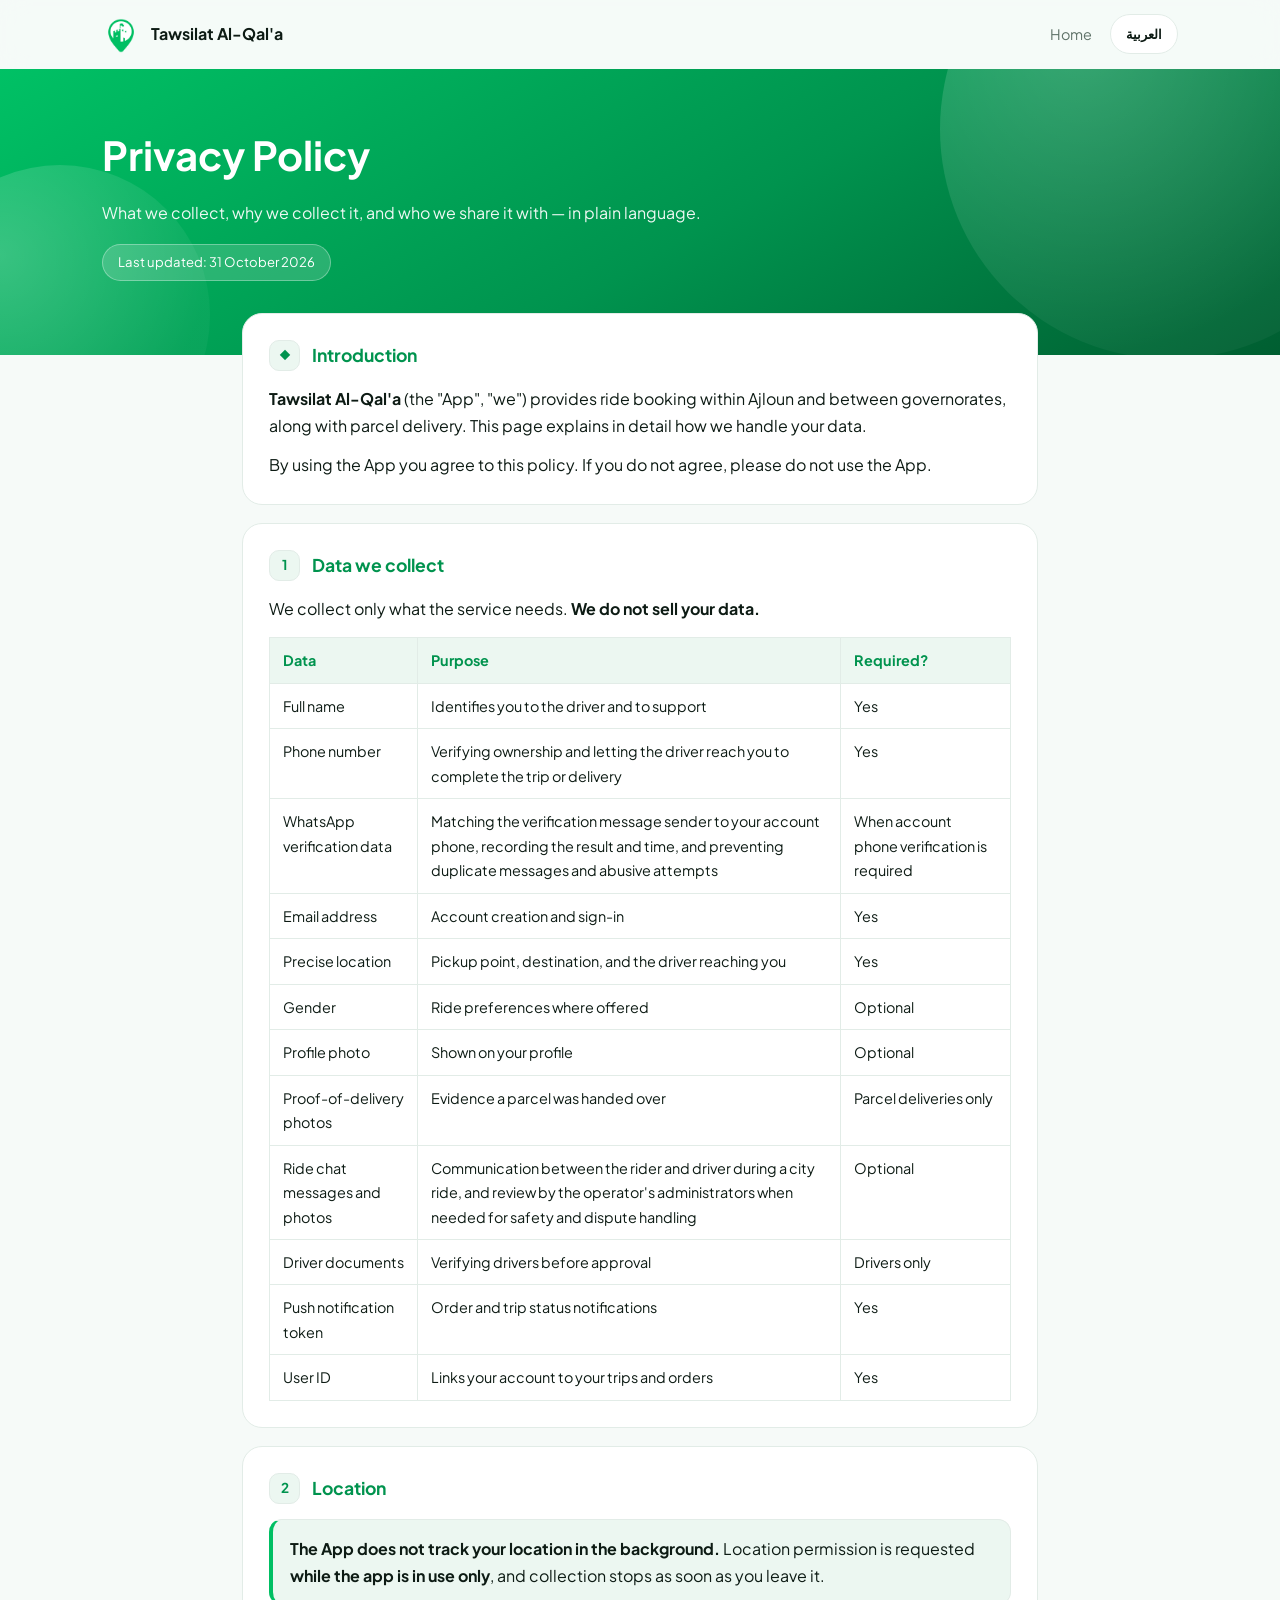
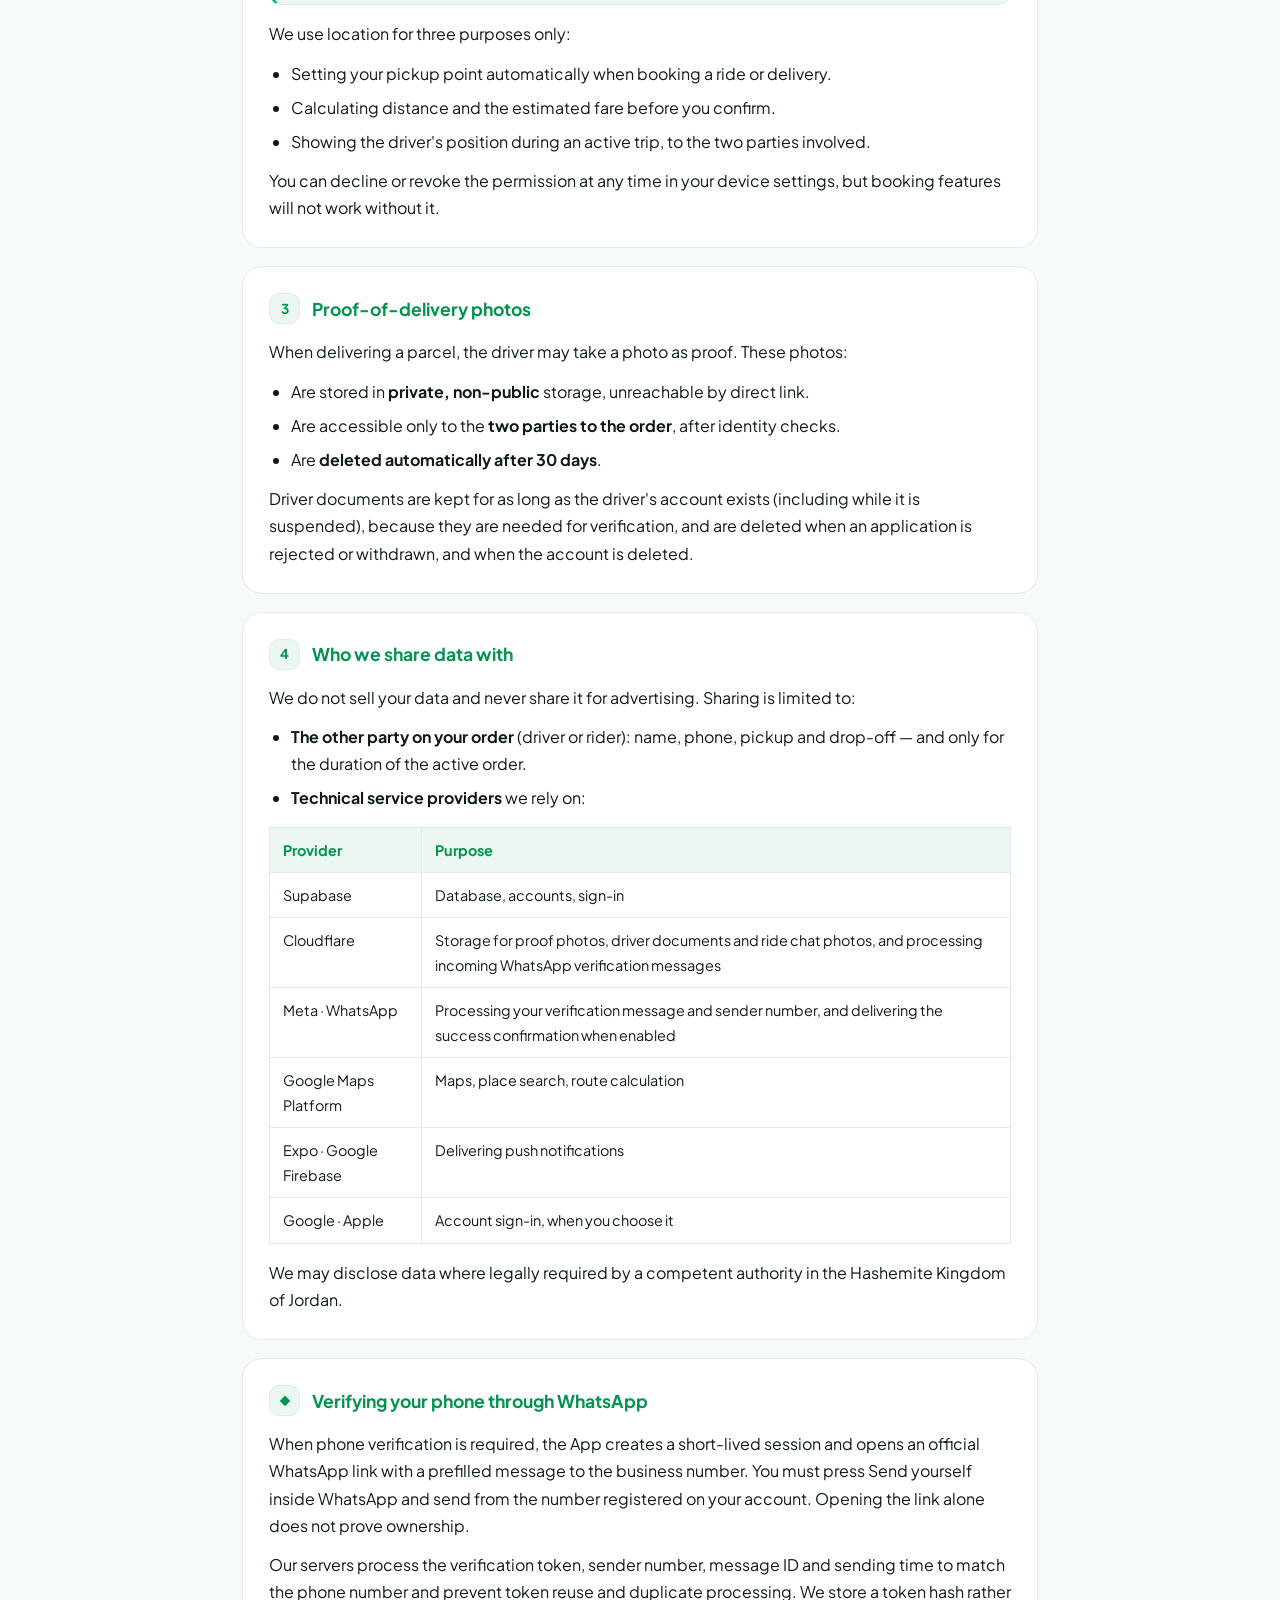
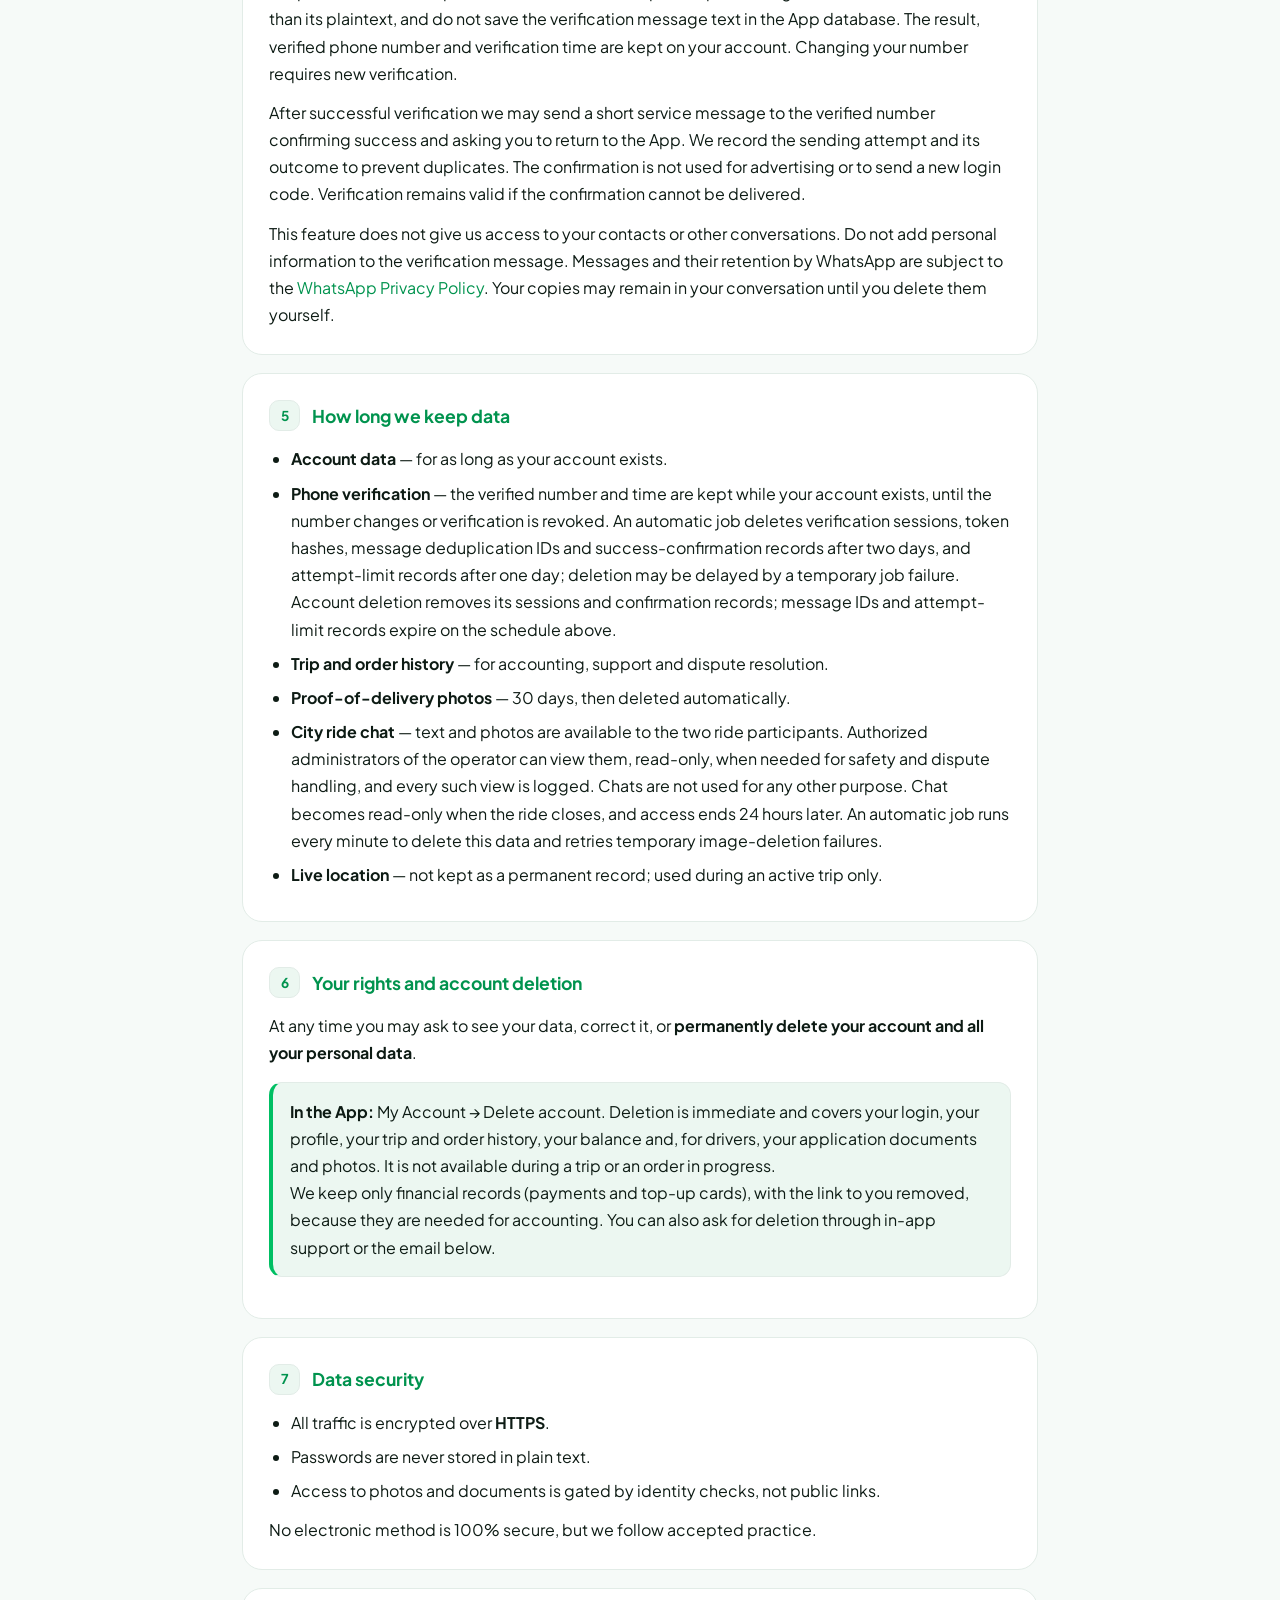
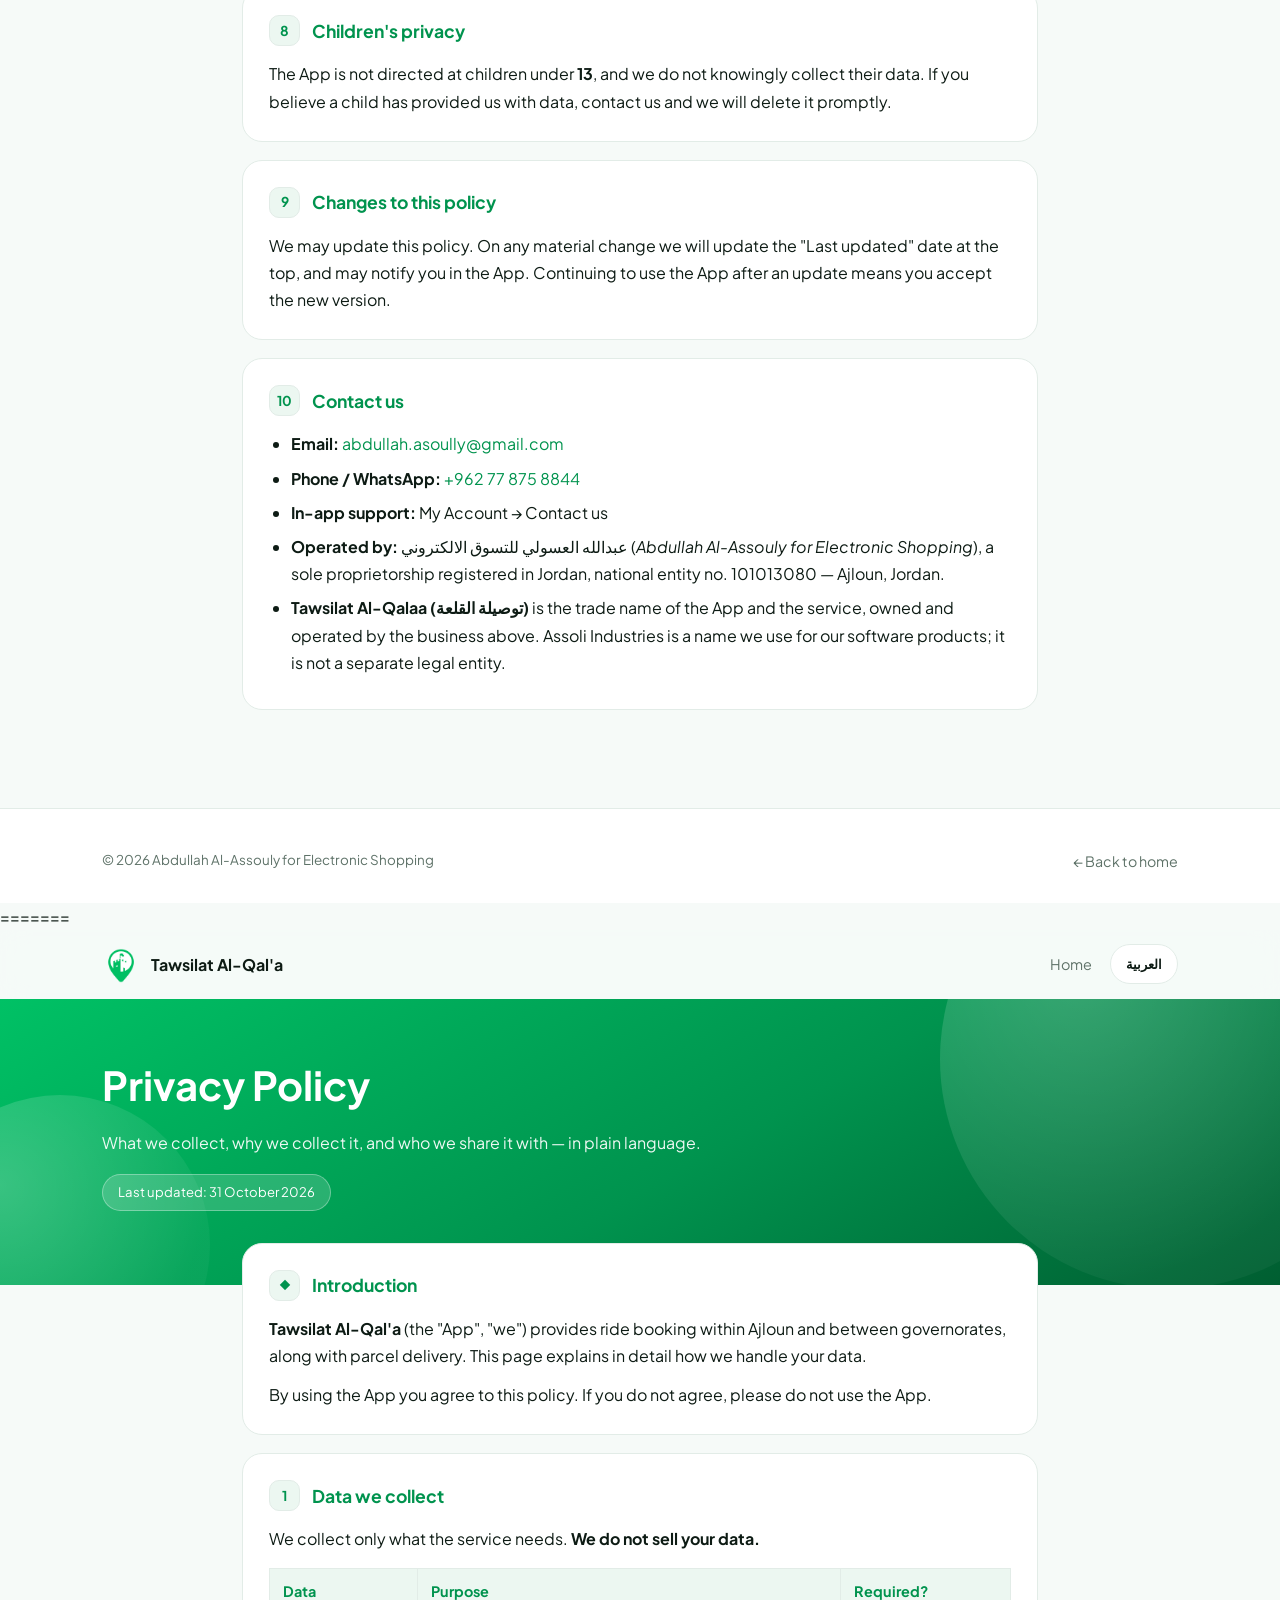
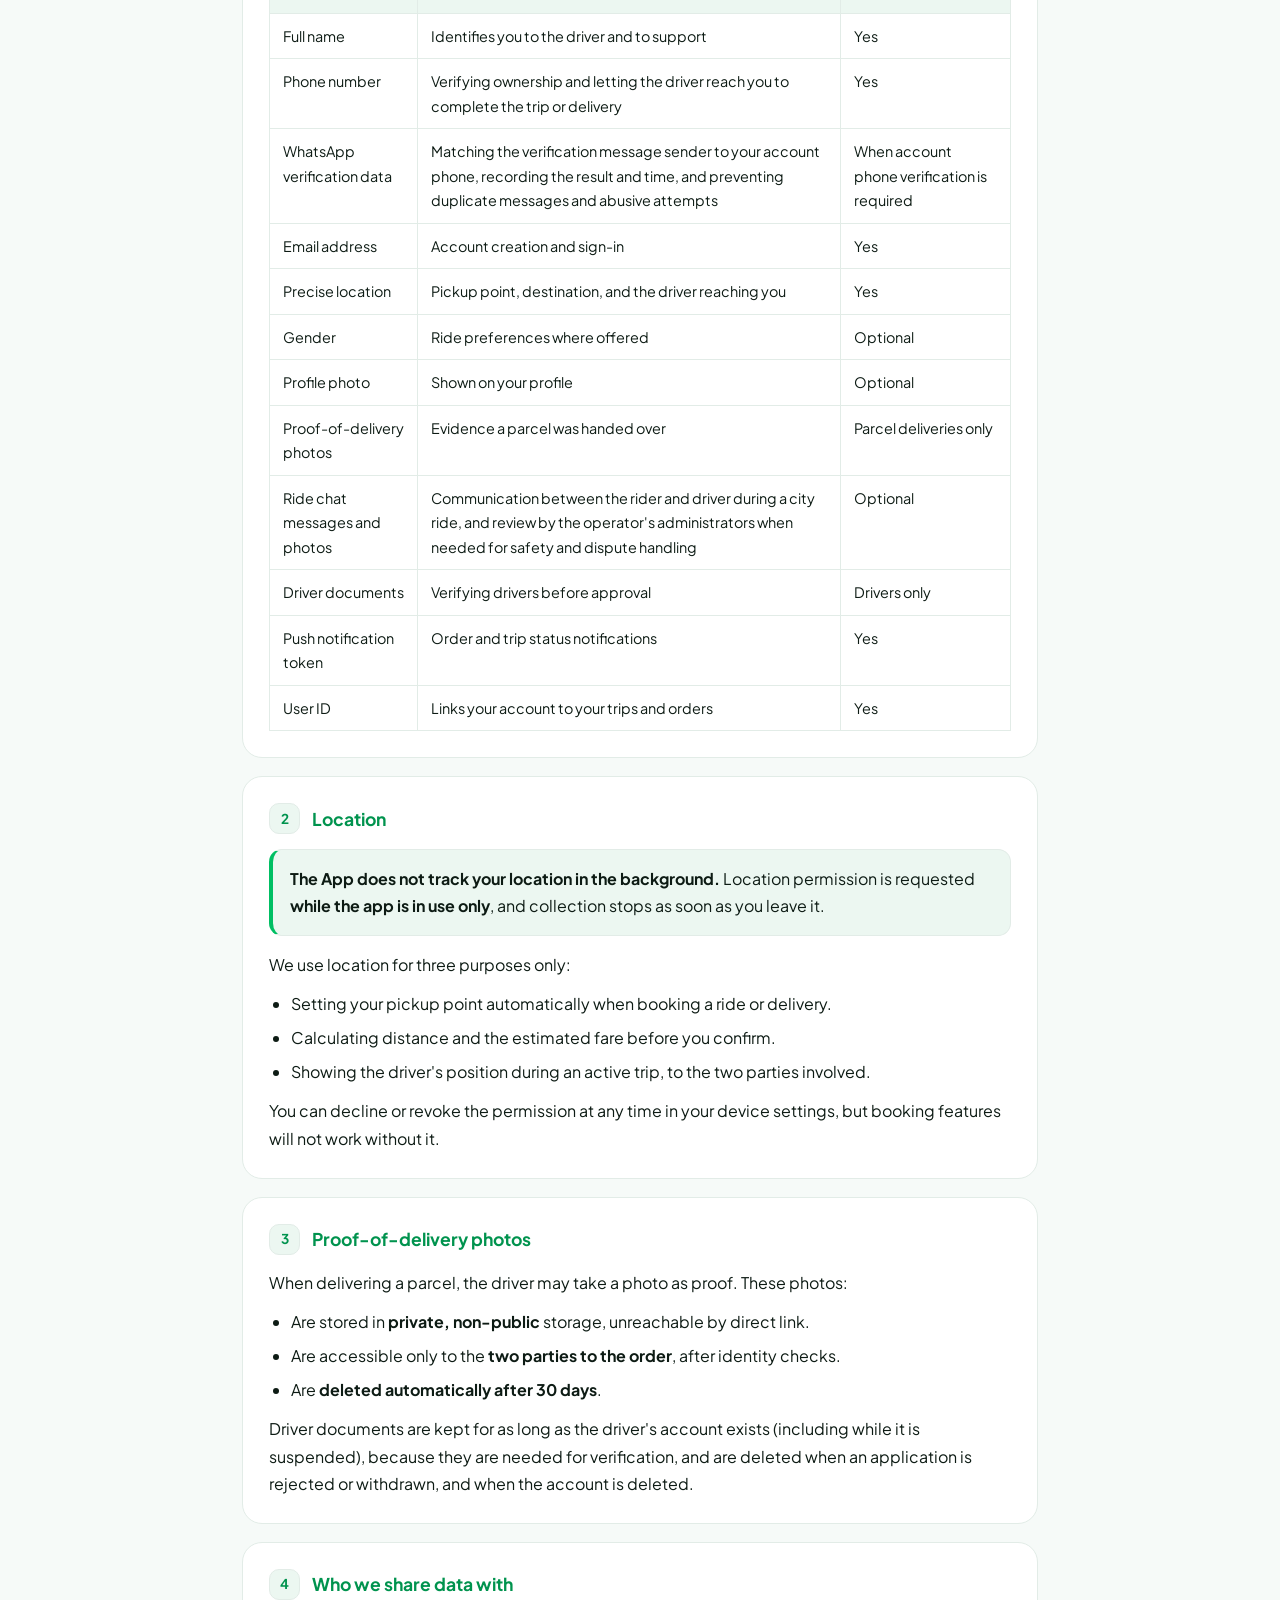
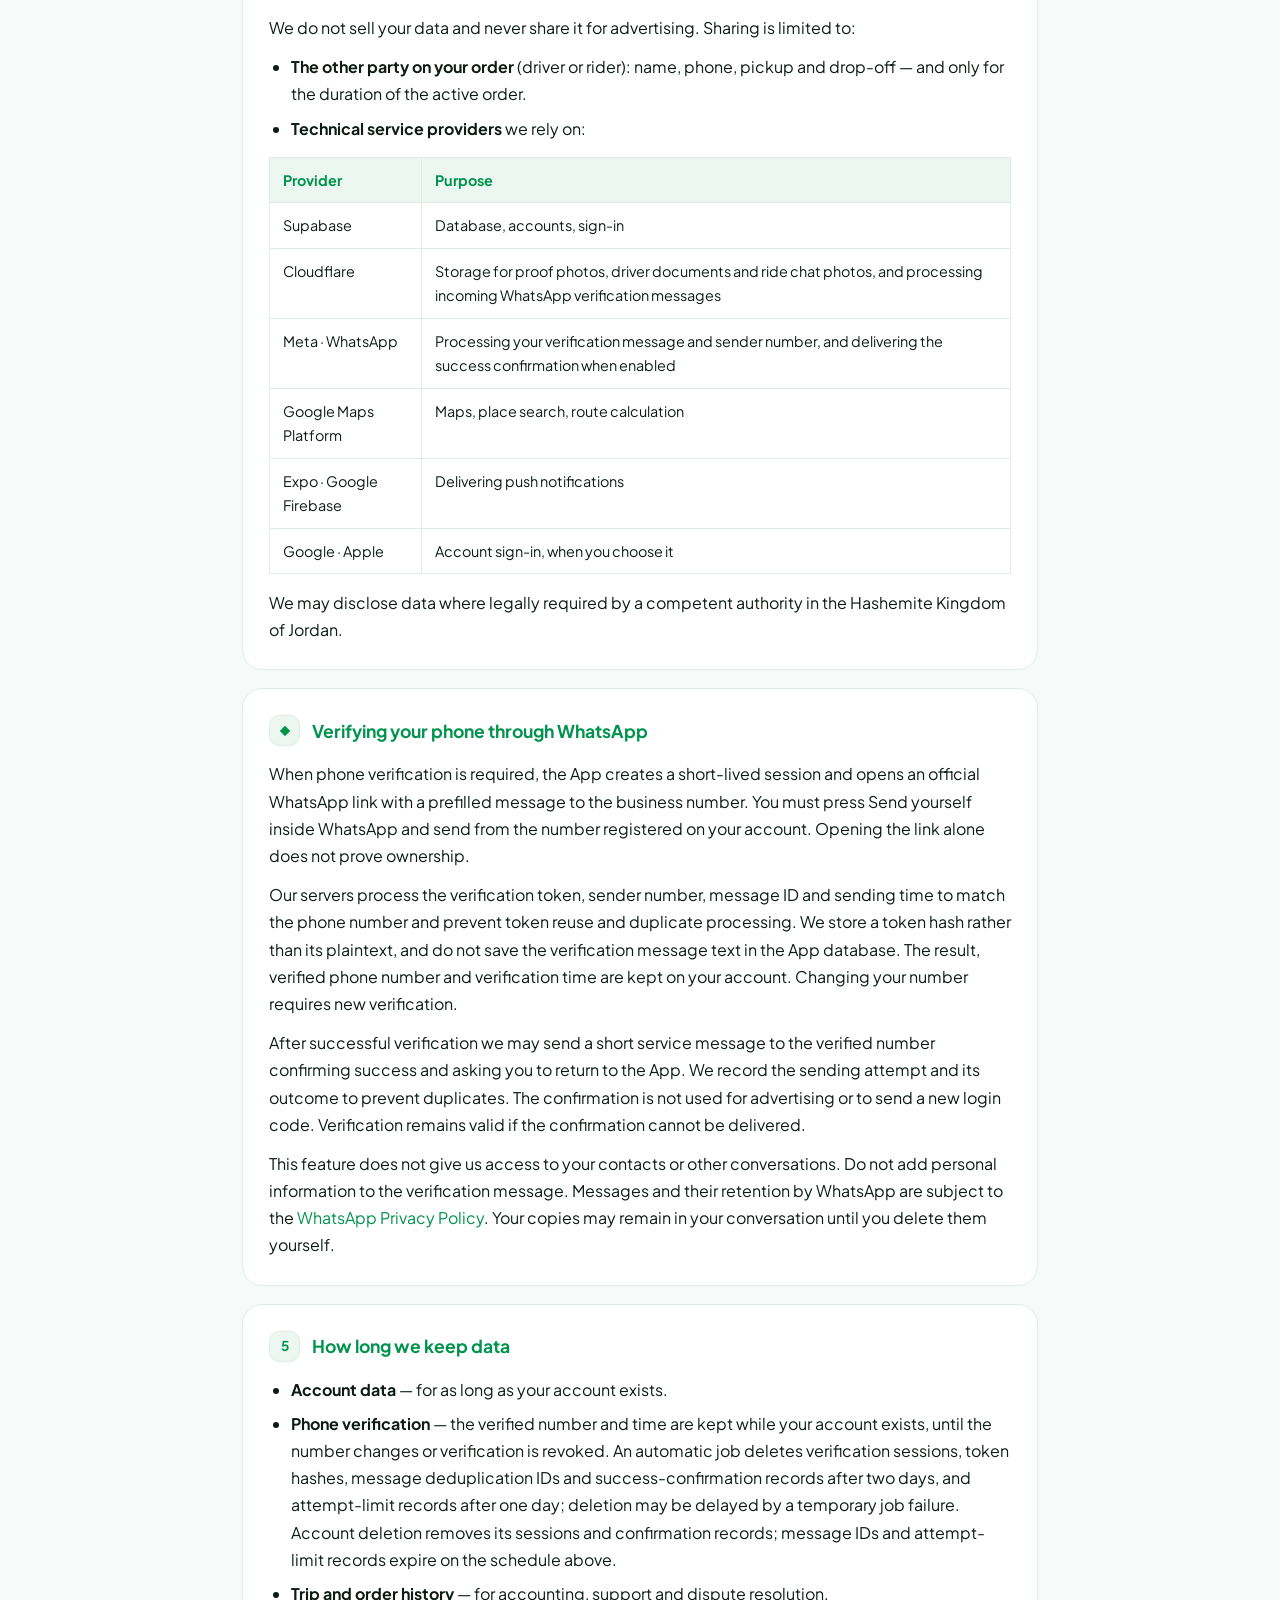
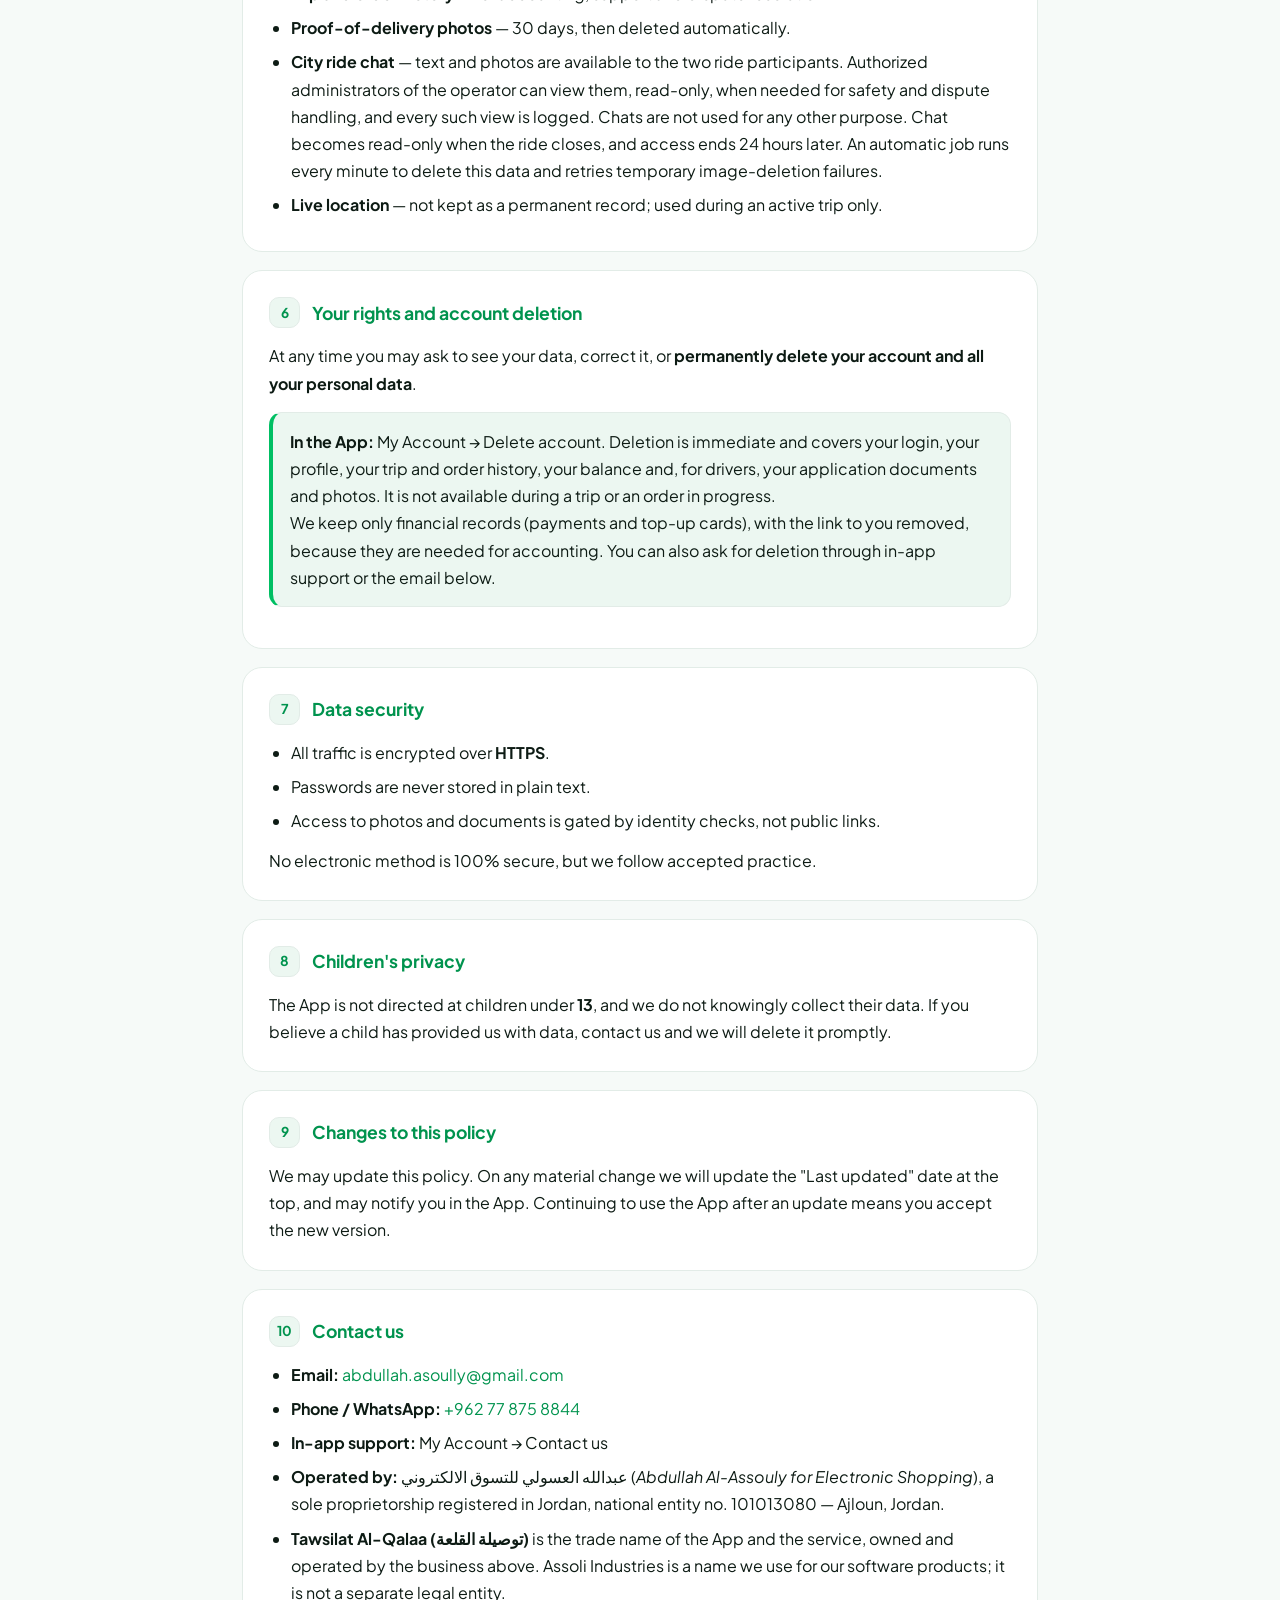
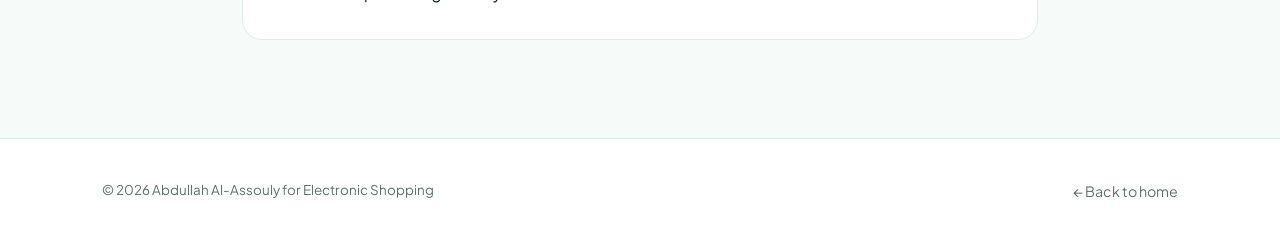
==== commit 512e0e25: "Add Instagram, WhatsApp, and phone contact links" ====
--- a/privacy.html
+++ b/privacy.html
@@ -195,7 +195,7 @@
     <h2><span class="num">١٠</span> تواصل معنا</h2>
     <ul>
       <li><strong>البريد الإلكتروني:</strong> <a href="mailto:abdullah.asoully@gmail.com">abdullah.asoully@gmail.com</a></li>
-      <li><strong>الهاتف / واتساب:</strong> <a href="tel:+962779678503" dir="ltr">+962 77 967 8503</a></li>
+      <li><strong>الهاتف / واتساب:</strong> <a href="tel:+962778758844" dir="ltr">+962 77 875 8844</a></li>
       <li><strong>الدعم داخل التطبيق:</strong> حسابي ← تواصل معنا</li>
       <li><strong>الجهة المشغّلة:</strong> عبدالله العسولي للتسوق الالكتروني — مؤسسة فردية
       مسجّلة في الأردن، الرقم الوطني للمنشأة <span dir="ltr">101013080</span>، عجلون، الأردن.</li>
@@ -355,7 +355,7 @@
     <h2><span class="num">10</span> Contact us</h2>
     <ul>
       <li><strong>Email:</strong> <a href="mailto:abdullah.asoully@gmail.com">abdullah.asoully@gmail.com</a></li>
-      <li><strong>Phone / WhatsApp:</strong> <a href="tel:+962779678503" dir="ltr">+962 77 967 8503</a></li>
+      <li><strong>Phone / WhatsApp:</strong> <a href="tel:+962778758844" dir="ltr">+962 77 875 8844</a></li>
       <li><strong>In-app support:</strong> My Account → Contact us</li>
       <li><strong>Operated by:</strong> <span dir="rtl">عبدالله العسولي للتسوق الالكتروني</span>
       (<em>Abdullah Al-Assouly for Electronic Shopping</em>), a sole proprietorship
@@ -580,7 +580,7 @@
     <h2><span class="num">١٠</span> تواصل معنا</h2>
     <ul>
       <li><strong>البريد الإلكتروني:</strong> <a href="mailto:abdullah.asoully@gmail.com">abdullah.asoully@gmail.com</a></li>
-      <li><strong>الهاتف / واتساب:</strong> <a href="tel:+962779678503" dir="ltr">+962 77 967 8503</a></li>
+      <li><strong>الهاتف / واتساب:</strong> <a href="tel:+962778758844" dir="ltr">+962 77 875 8844</a></li>
       <li><strong>الدعم داخل التطبيق:</strong> حسابي ← تواصل معنا</li>
       <li><strong>الجهة المشغّلة:</strong> عبدالله العسولي للتسوق الالكتروني — مؤسسة فردية
       مسجّلة في الأردن، الرقم الوطني للمنشأة <span dir="ltr">101013080</span>، عجلون، الأردن.</li>
@@ -740,7 +740,7 @@
     <h2><span class="num">10</span> Contact us</h2>
     <ul>
       <li><strong>Email:</strong> <a href="mailto:abdullah.asoully@gmail.com">abdullah.asoully@gmail.com</a></li>
-      <li><strong>Phone / WhatsApp:</strong> <a href="tel:+962779678503" dir="ltr">+962 77 967 8503</a></li>
+      <li><strong>Phone / WhatsApp:</strong> <a href="tel:+962778758844" dir="ltr">+962 77 875 8844</a></li>
       <li><strong>In-app support:</strong> My Account → Contact us</li>
       <li><strong>Operated by:</strong> <span dir="rtl">عبدالله العسولي للتسوق الالكتروني</span>
       (<em>Abdullah Al-Assouly for Electronic Shopping</em>), a sole proprietorship
--- a/style.css
+++ b/style.css
@@ -480,6 +480,8 @@
 .lt-ico-apple { background: #000; color: #fff; }
 .lt-ico-fb    { background: #1877F2; color: #fff; }
 .lt-ico-ig    { background: radial-gradient(circle at 30% 107%, #fdf497 0%, #fd5949 45%, #d6249f 60%, #285AEB 90%); color: #fff; }
+.lt-ico-whatsapp { background: #087C57; color: #fff; }
+.lt-ico-call { background: #13559B; color: #fff; }
 .lt-ico-web   { background: rgba(255,255,255,.2); color: #fff; }
 @media (prefers-color-scheme: dark) { .lt-ico-apple { box-shadow: inset 0 0 0 1px rgba(255,255,255,.18); } }
 
--- a/style.css
+++ b/style.css
@@ -480,6 +480,8 @@
 .lt-ico-apple { background: #000; color: #fff; }
 .lt-ico-fb    { background: #1877F2; color: #fff; }
 .lt-ico-ig    { background: radial-gradient(circle at 30% 107%, #fdf497 0%, #fd5949 45%, #d6249f 60%, #285AEB 90%); color: #fff; }
+.lt-ico-whatsapp { background: #087C57; color: #fff; }
+.lt-ico-call { background: #13559B; color: #fff; }
 .lt-ico-web   { background: rgba(255,255,255,.2); color: #fff; }
 @media (prefers-color-scheme: dark) { .lt-ico-apple { box-shadow: inset 0 0 0 1px rgba(255,255,255,.18); } }
 
